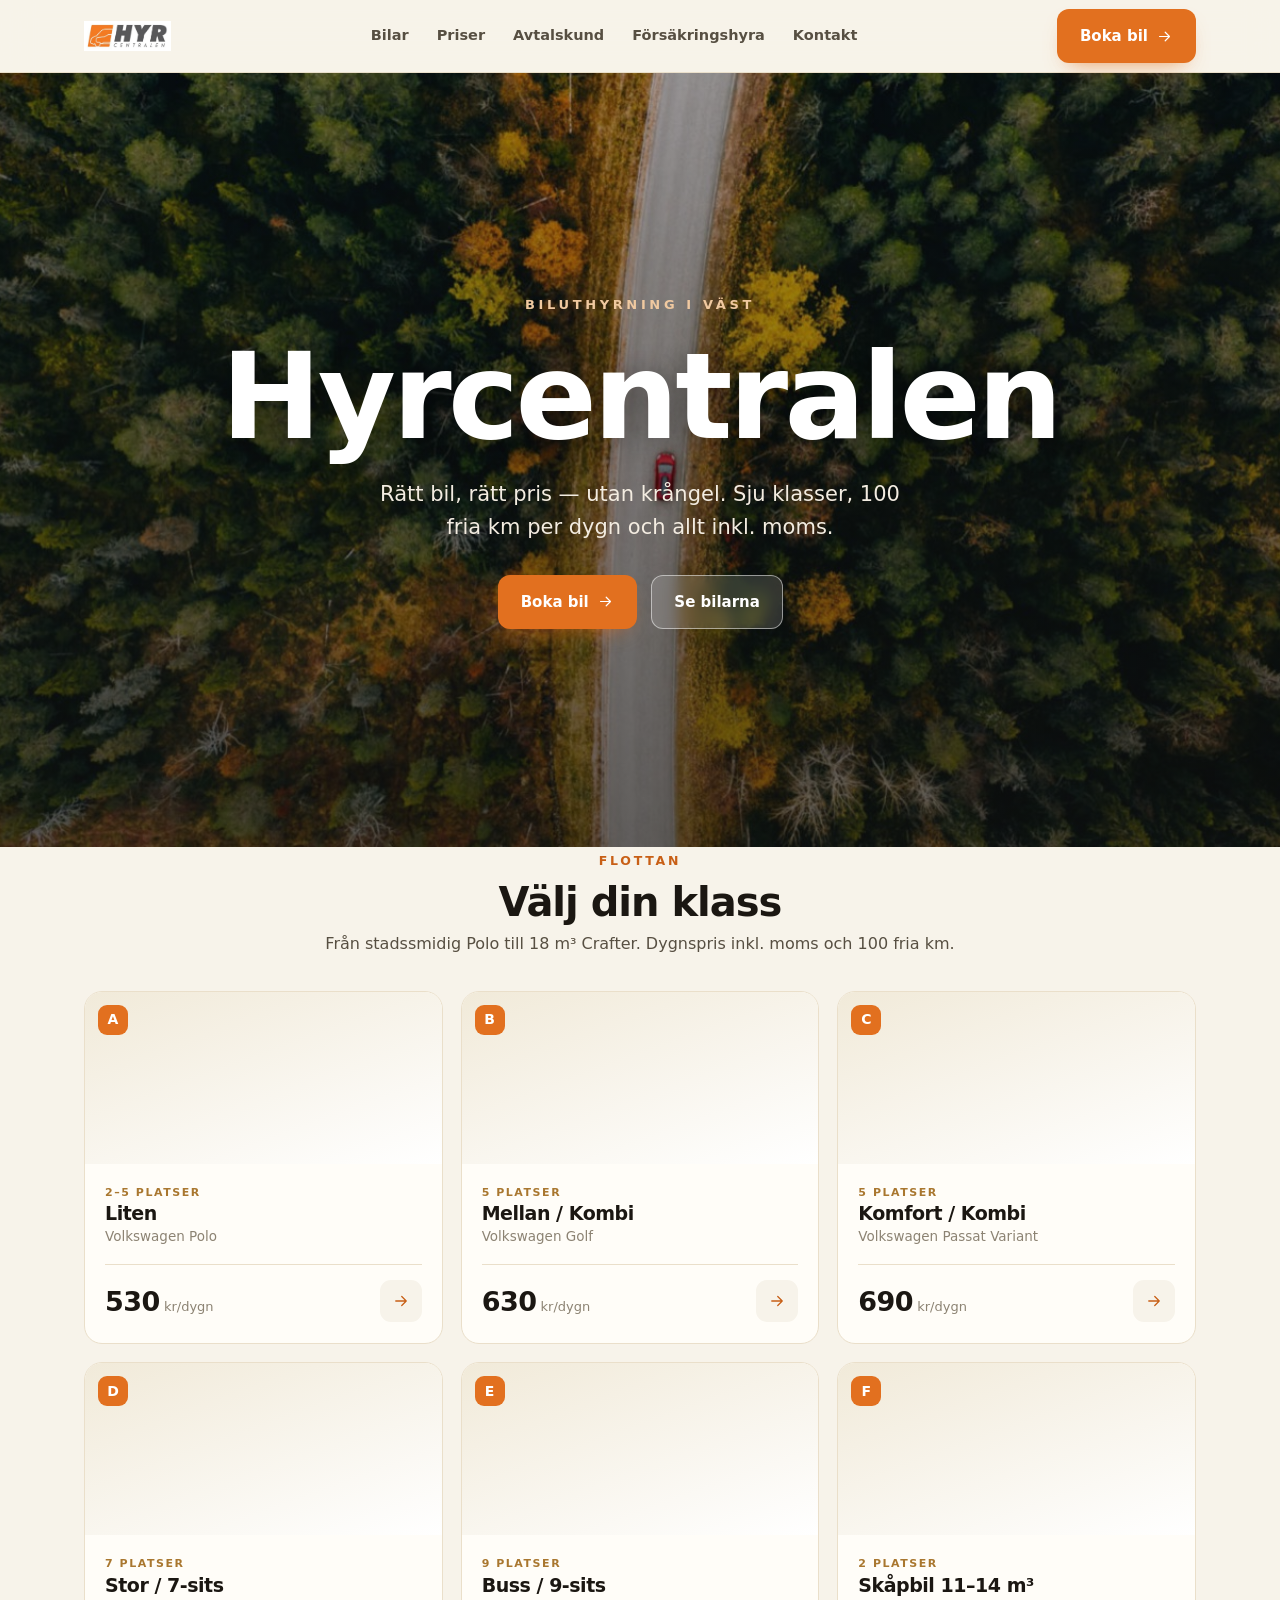
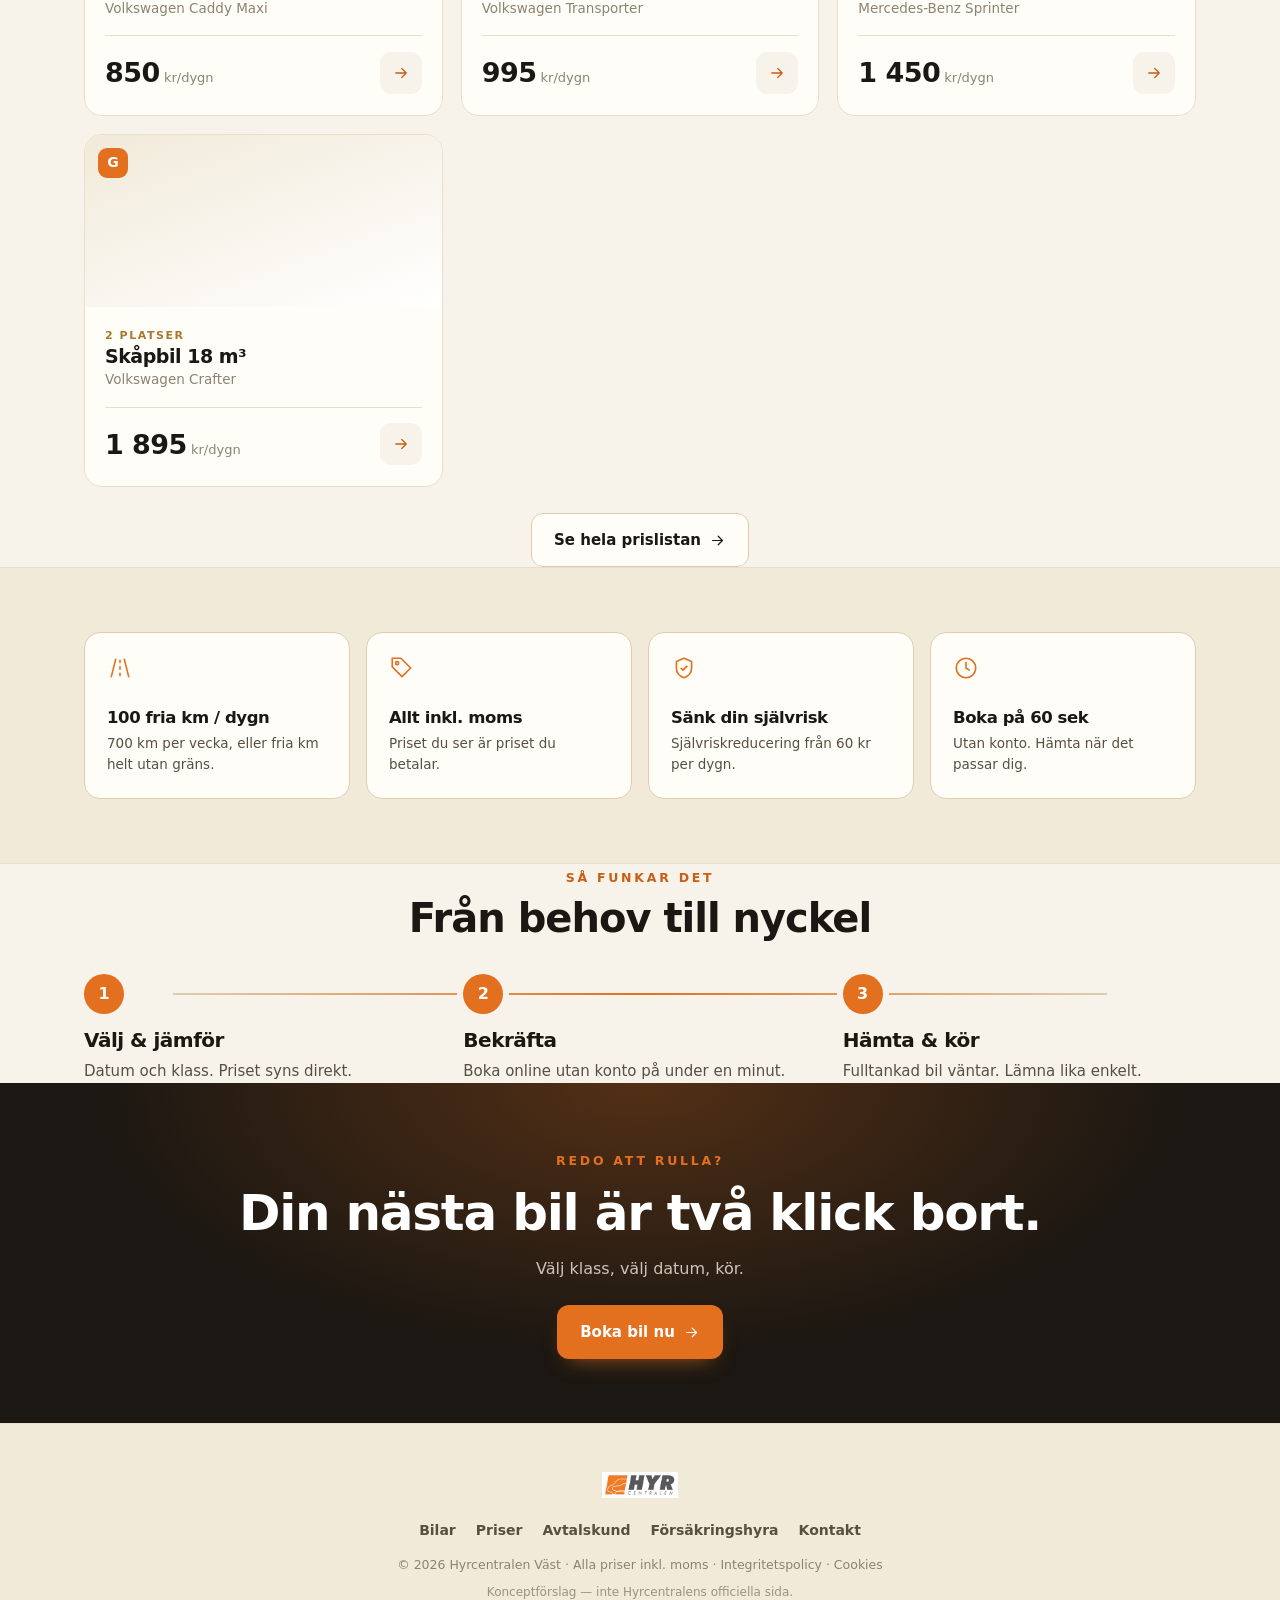
==== index.html @ a7e88955 "Hyrcentralen konceptsajt: landning, bilar, prislista, menysidor Co-Authored-By: Claude Opus 4.8 <nor" ====
<!doctype html><html lang="sv"><head><meta charset="utf-8">
<title>Hyrcentralen — Hyr bil enkelt</title>
<meta name="viewport" content="width=device-width, initial-scale=1">
<meta name="color-scheme" content="light">
<link rel="stylesheet" href="assets/styles.css">
</head><body>
<header><div class="wrap"><nav>
  <a href="index.html" class="brand"><img class="logo" src="assets/logo.png" alt="Hyrcentralen"></a>
  <div class="navlinks"><a href="bilar.html" class="">Bilar</a><a href="priser.html" class="">Priser</a><a href="avtalskund.html" class="">Avtalskund</a><a href="forsakringshyra.html" class="">Försäkringshyra</a><a href="kontakt.html" class="">Kontakt</a></div>
  <a class="btn btn-primary nav-cta" href="priser.html">Boka bil <svg viewBox="0 0 24 24" fill="none" stroke="currentColor" stroke-width="1.7" stroke-linecap="round" stroke-linejoin="round"><path d="M5 12h14M13 6l6 6-6 6"/></svg></a>
</nav></div></header>

<section class="lhero"><div class="lhero-in wrap">
  <span class="leyebrow">Biluthyrning i Väst</span>
  <h1>Hyrcentralen</h1>
  <p>Rätt bil, rätt pris — utan krångel. Sju klasser, 100 fria km per dygn och allt inkl. moms.</p>
  <div class="lhero-cta"><a class="btn btn-primary" href="priser.html">Boka bil <svg viewBox="0 0 24 24" fill="none" stroke="currentColor" stroke-width="1.7" stroke-linecap="round" stroke-linejoin="round"><path d="M5 12h14M13 6l6 6-6 6"/></svg></a><a class="btn btn-glass" href="bilar.html">Se bilarna</a></div>
</div></section>

<section class="wrap"><div class="sec-head center"><span class="eyebrow">Flottan</span><h2>Välj din klass</h2><p>Från stadssmidig Polo till 18 m³ Crafter. Dygnspris inkl. moms och 100 fria km.</p></div>
  <div class="grid"><article class="car">
      <div class="ph"><div class="imgfill" style="background-image:var(--car-A)" role="img" aria-label="Volkswagen Polo"></div><span class="grp">A</span></div>
      <div class="cbody"><div class="kicker">2–5 platser</div><h3>Liten</h3><div class="cmodel">Volkswagen Polo</div>
        <div class="crow"><div class="price"><span class="n">530</span><span class="u"> kr/dygn</span></div>
        <a class="go" href="priser.html" aria-label="Se pris A"><svg viewBox="0 0 24 24" fill="none" stroke="currentColor" stroke-width="1.7" stroke-linecap="round" stroke-linejoin="round"><path d="M5 12h14M13 6l6 6-6 6"/></svg></a></div></div>
    </article><article class="car">
      <div class="ph"><div class="imgfill" style="background-image:var(--car-B)" role="img" aria-label="Volkswagen Golf"></div><span class="grp">B</span></div>
      <div class="cbody"><div class="kicker">5 platser</div><h3>Mellan / Kombi</h3><div class="cmodel">Volkswagen Golf</div>
        <div class="crow"><div class="price"><span class="n">630</span><span class="u"> kr/dygn</span></div>
        <a class="go" href="priser.html" aria-label="Se pris B"><svg viewBox="0 0 24 24" fill="none" stroke="currentColor" stroke-width="1.7" stroke-linecap="round" stroke-linejoin="round"><path d="M5 12h14M13 6l6 6-6 6"/></svg></a></div></div>
    </article><article class="car">
      <div class="ph"><div class="imgfill" style="background-image:var(--car-C)" role="img" aria-label="Volkswagen Passat Variant"></div><span class="grp">C</span></div>
      <div class="cbody"><div class="kicker">5 platser</div><h3>Komfort / Kombi</h3><div class="cmodel">Volkswagen Passat Variant</div>
        <div class="crow"><div class="price"><span class="n">690</span><span class="u"> kr/dygn</span></div>
        <a class="go" href="priser.html" aria-label="Se pris C"><svg viewBox="0 0 24 24" fill="none" stroke="currentColor" stroke-width="1.7" stroke-linecap="round" stroke-linejoin="round"><path d="M5 12h14M13 6l6 6-6 6"/></svg></a></div></div>
    </article><article class="car">
      <div class="ph"><div class="imgfill" style="background-image:var(--car-D)" role="img" aria-label="Volkswagen Caddy Maxi"></div><span class="grp">D</span></div>
      <div class="cbody"><div class="kicker">7 platser</div><h3>Stor / 7-sits</h3><div class="cmodel">Volkswagen Caddy Maxi</div>
        <div class="crow"><div class="price"><span class="n">850</span><span class="u"> kr/dygn</span></div>
        <a class="go" href="priser.html" aria-label="Se pris D"><svg viewBox="0 0 24 24" fill="none" stroke="currentColor" stroke-width="1.7" stroke-linecap="round" stroke-linejoin="round"><path d="M5 12h14M13 6l6 6-6 6"/></svg></a></div></div>
    </article><article class="car">
      <div class="ph"><div class="imgfill" style="background-image:var(--car-E)" role="img" aria-label="Volkswagen Transporter"></div><span class="grp">E</span></div>
      <div class="cbody"><div class="kicker">9 platser</div><h3>Buss / 9-sits</h3><div class="cmodel">Volkswagen Transporter</div>
        <div class="crow"><div class="price"><span class="n">995</span><span class="u"> kr/dygn</span></div>
        <a class="go" href="priser.html" aria-label="Se pris E"><svg viewBox="0 0 24 24" fill="none" stroke="currentColor" stroke-width="1.7" stroke-linecap="round" stroke-linejoin="round"><path d="M5 12h14M13 6l6 6-6 6"/></svg></a></div></div>
    </article><article class="car">
      <div class="ph"><div class="imgfill" style="background-image:var(--car-F)" role="img" aria-label="Mercedes-Benz Sprinter"></div><span class="grp">F</span></div>
      <div class="cbody"><div class="kicker">2 platser</div><h3>Skåpbil 11–14 m³</h3><div class="cmodel">Mercedes-Benz Sprinter</div>
        <div class="crow"><div class="price"><span class="n">1 450</span><span class="u"> kr/dygn</span></div>
        <a class="go" href="priser.html" aria-label="Se pris F"><svg viewBox="0 0 24 24" fill="none" stroke="currentColor" stroke-width="1.7" stroke-linecap="round" stroke-linejoin="round"><path d="M5 12h14M13 6l6 6-6 6"/></svg></a></div></div>
    </article><article class="car">
      <div class="ph"><div class="imgfill" style="background-image:var(--car-G)" role="img" aria-label="Volkswagen Crafter"></div><span class="grp">G</span></div>
      <div class="cbody"><div class="kicker">2 platser</div><h3>Skåpbil 18 m³</h3><div class="cmodel">Volkswagen Crafter</div>
        <div class="crow"><div class="price"><span class="n">1 895</span><span class="u"> kr/dygn</span></div>
        <a class="go" href="priser.html" aria-label="Se pris G"><svg viewBox="0 0 24 24" fill="none" stroke="currentColor" stroke-width="1.7" stroke-linecap="round" stroke-linejoin="round"><path d="M5 12h14M13 6l6 6-6 6"/></svg></a></div></div>
    </article></div>
  <div style="text-align:center;margin-top:26px"><a class="btn btn-ghost" href="priser.html">Se hela prislistan <svg viewBox="0 0 24 24" fill="none" stroke="currentColor" stroke-width="1.7" stroke-linecap="round" stroke-linejoin="round"><path d="M5 12h14M13 6l6 6-6 6"/></svg></a></div>
</section>

<section class="band"><div class="wrap"><div class="why">
  <div class="w"><div class="ic"><svg viewBox="0 0 24 24" fill="none" stroke="currentColor" stroke-width="1.5" stroke-linecap="round"><path d="M4 20 8 4M20 20 16 4"/><path d="M12 5v2M12 11v2M12 17v2"/></svg></div><h3>100 fria km / dygn</h3><p>700 km per vecka, eller fria km helt utan gräns.</p></div>
  <div class="w"><div class="ic"><svg viewBox="0 0 24 24" fill="none" stroke="currentColor" stroke-width="1.5" stroke-linejoin="round"><path d="M20 12l-8 8-9-9V3h8z"/><circle cx="7.5" cy="7.5" r="1.4"/></svg></div><h3>Allt inkl. moms</h3><p>Priset du ser är priset du betalar.</p></div>
  <div class="w"><div class="ic"><svg viewBox="0 0 24 24" fill="none" stroke="currentColor" stroke-width="1.5" stroke-linejoin="round"><path d="M12 3l7 3v6c0 4.5-3 7.6-7 9-4-1.4-7-4.5-7-9V6z"/><path d="M9 12l2 2 4-4"/></svg></div><h3>Sänk din självrisk</h3><p>Självriskreducering från 60 kr per dygn.</p></div>
  <div class="w"><div class="ic"><svg viewBox="0 0 24 24" fill="none" stroke="currentColor" stroke-width="1.5" stroke-linecap="round"><circle cx="12" cy="12" r="9"/><path d="M12 7v5l3 2"/></svg></div><h3>Boka på 60 sek</h3><p>Utan konto. Hämta när det passar dig.</p></div>
</div></div></section>

<section class="wrap"><div class="sec-head center"><span class="eyebrow">Så funkar det</span><h2>Från behov till nyckel</h2></div>
  <div class="steps">
    <div class="step"><div class="no">1</div><h3>Välj &amp; jämför</h3><p>Datum och klass. Priset syns direkt.</p></div>
    <div class="step"><div class="no">2</div><h3>Bekräfta</h3><p>Boka online utan konto på under en minut.</p></div>
    <div class="step"><div class="no">3</div><h3>Hämta &amp; kör</h3><p>Fulltankad bil väntar. Lämna lika enkelt.</p></div>
  </div>
</section>

<section class="cta"><div class="wrap in"><span class="eyebrow">Redo att rulla?</span><h2>Din nästa bil är två klick bort.</h2><p>Välj klass, välj datum, kör.</p><a class="btn btn-primary" href="priser.html">Boka bil nu <svg viewBox="0 0 24 24" fill="none" stroke="currentColor" stroke-width="1.7" stroke-linecap="round" stroke-linejoin="round"><path d="M5 12h14M13 6l6 6-6 6"/></svg></a></div></section>

<footer><div class="wrap">
  <img class="flogo" src="assets/logo.png" alt="Hyrcentralen">
  <div class="fnav"><a href="bilar.html">Bilar</a><a href="priser.html">Priser</a><a href="avtalskund.html">Avtalskund</a><a href="forsakringshyra.html">Försäkringshyra</a><a href="kontakt.html">Kontakt</a></div>
  <div class="copyr">© 2026 Hyrcentralen Väst · Alla priser inkl. moms · Integritetspolicy · Cookies</div>
  <div class="concept">Konceptförslag — inte Hyrcentralens officiella sida.</div>
</div></footer>

</body></html>
---- assets/styles.css ----
:root{
  --bg:#f7f3ea;--bg2:#f1ead9;--surface:#fffdf8;--ink:#1b1712;--ink2:#574f42;--muted:#8c8373;
  --line:#eadfca;--line2:#ddceb0;--accent:#e2701f;--accentd:#c85f16;--on:#fff;--sand:#a9772f;--shadow:120,90,40;
  --hot:rgba(226,112,31,.10);--f:-apple-system,BlinkMacSystemFont,"SF Pro Display","Segoe UI",Inter,system-ui,sans-serif;--max:1160px;
  --car-A:url(car-A.jpg);--car-B:url(car-B.jpg);--car-C:url(car-C.jpg);--car-D:url(car-D.jpg);
  --car-E:url(car-E.jpg);--car-F:url(car-F.jpg);--car-G:url(car-G.jpg);
}
*{box-sizing:border-box;margin:0;padding:0}
html{scroll-behavior:smooth}
body{background:var(--bg);color:var(--ink);font-family:var(--f);-webkit-font-smoothing:antialiased;font-size:16px;line-height:1.6}
.imgfill{width:100%;height:100%;background-size:cover;background-position:center 55%;background-repeat:no-repeat}
a{color:inherit;text-decoration:none}
.wrap{max-width:var(--max);margin:0 auto;padding:0 24px}
.eyebrow{font-size:12.5px;letter-spacing:.22em;text-transform:uppercase;color:var(--accentd);font-weight:700}
.kicker{font-size:11px;letter-spacing:.14em;text-transform:uppercase;color:var(--sand);font-weight:700}
h1,h2,h3{letter-spacing:-.025em;line-height:1.06;font-weight:640;text-wrap:balance}
.btn{display:inline-flex;align-items:center;gap:8px;font-weight:640;font-size:15px;padding:14px 22px;border-radius:12px;border:1.5px solid transparent;cursor:pointer;transition:transform .18s,background .18s,border-color .18s,color .18s}
.btn svg{width:17px;height:17px}
.btn-primary{background:var(--accent);color:var(--on);box-shadow:0 10px 22px -12px rgba(226,112,31,.8)}
.btn-primary:hover{background:var(--accentd);transform:translateY(-2px)}
.btn-ghost{background:var(--surface);border-color:var(--line2);color:var(--ink)}
.btn-ghost:hover{border-color:var(--accent);color:var(--accentd);transform:translateY(-2px)}
.btn-glass{background:rgba(255,255,255,.14);border-color:rgba(255,255,255,.5);color:#fff;backdrop-filter:blur(6px)}
.btn-glass:hover{background:rgba(255,255,255,.24);transform:translateY(-2px)}

/* NAV */
header{position:sticky;top:0;z-index:60;background:rgba(247,243,234,.82);backdrop-filter:blur(16px);border-bottom:1px solid var(--line)}
nav{display:flex;align-items:center;justify-content:space-between;height:72px;gap:18px}
nav .logo{height:30px;display:block}
.navlinks{display:flex;gap:28px;font-size:14.5px;color:var(--ink2);font-weight:560}
.navlinks a{position:relative;padding:6px 0;white-space:nowrap;transition:color .15s}
.navlinks a::after{content:"";position:absolute;left:0;bottom:0;height:2px;width:0;background:var(--accent);border-radius:2px;transition:width .22s}
.navlinks a:hover{color:var(--ink)}.navlinks a:hover::after,.navlinks a.active::after{width:100%}
.navlinks a.active{color:var(--accentd)}
@media(max-width:940px){.navlinks{display:none}.nav-cta{display:none}}

/* LANDING HERO (deras skogsväg) */
.lhero{position:relative;min-height:86vh;display:flex;align-items:center;color:#fff;text-align:center;
  background:linear-gradient(180deg,rgba(18,16,12,.34),rgba(18,16,12,.62)),url(hero.jpg);
  background-size:cover;background-position:center 40%}
.lhero-in{position:relative;padding:80px 24px}
.leyebrow{font-size:13px;letter-spacing:.28em;text-transform:uppercase;color:#f0c9a0;font-weight:700}
.lhero h1{font-size:clamp(52px,10vw,120px);font-weight:720;letter-spacing:-.03em;margin:16px 0 18px;text-shadow:0 4px 30px rgba(0,0,0,.35)}
.lhero p{font-size:clamp(17px,2vw,21px);color:#f3ece1;max-width:40ch;margin:0 auto 30px}
.lhero-cta{display:flex;gap:14px;justify-content:center;flex-wrap:wrap}

/* SUBPAGE HERO */
.phead{padding:64px 0 26px;text-align:center;border-bottom:1px solid var(--line);background:linear-gradient(180deg,#fff,var(--bg))}
.phead h1{font-size:clamp(34px,5vw,60px);margin:14px 0 12px}
.phead p{color:var(--ink2);font-size:clamp(16px,1.7vw,19px);max-width:46ch;margin:0 auto}

section{padding:64px 0}
.sec-head{max-width:640px;margin:0 auto 34px}
.sec-head.center{text-align:center}
.sec-head h2{font-size:clamp(26px,3.4vw,40px);margin:8px 0 8px}
.sec-head p{color:var(--ink2)}

/* FLEET GRID */
.grid{display:grid;grid-template-columns:repeat(3,1fr);gap:18px}
@media(max-width:900px){.grid{grid-template-columns:repeat(2,1fr)}}
@media(max-width:560px){.grid{grid-template-columns:1fr}}
.car{background:var(--surface);border:1px solid var(--line);border-radius:18px;overflow:hidden;transition:transform .22s cubic-bezier(.2,.7,.2,1),box-shadow .22s,border-color .22s}
.car:hover{transform:translateY(-6px);box-shadow:0 28px 48px -30px rgba(var(--shadow),.5);border-color:var(--line2)}
.car .ph{position:relative;height:172px;overflow:hidden;background:linear-gradient(160deg,var(--bg2),#fff)}
.car .ph .imgfill{transition:transform .6s cubic-bezier(.2,.7,.2,1)}
.car:hover .ph .imgfill{transform:scale(1.06)}
.car .grp{position:absolute;top:13px;left:13px;width:30px;height:30px;border-radius:9px;display:grid;place-items:center;font-size:14px;font-weight:800;color:#fff;background:var(--accent)}
.car .cbody{padding:20px}
.car h3{font-size:19px;font-weight:640;margin:2px 0 3px}
.car .cmodel{color:var(--muted);font-size:13.5px}
.car .crow{display:flex;align-items:center;justify-content:space-between;margin-top:16px;padding-top:15px;border-top:1px solid var(--line)}
.price .n{font-size:27px;font-weight:680;letter-spacing:-.02em;font-variant-numeric:tabular-nums}
.price .u{color:var(--muted);font-size:13px}
.car .go{width:42px;height:42px;border-radius:11px;background:var(--bg);display:grid;place-items:center;color:var(--accentd);transition:.18s}
.car .go svg{width:18px;height:18px}
.car:hover .go{background:var(--accent);color:#fff}
.fleet-note{text-align:center;color:var(--muted);font-size:14.5px;margin-top:22px}
.fleet-note a{color:var(--accentd);font-weight:600}

/* BAND / WHY */
.band{background:var(--bg2);border-top:1px solid var(--line);border-bottom:1px solid var(--line)}
.why{display:grid;grid-template-columns:repeat(4,1fr);gap:16px}
@media(max-width:820px){.why{grid-template-columns:1fr 1fr}}
.w{background:var(--surface);border:1px solid var(--line2);border-radius:16px;padding:22px}
.w .ic{width:40px;height:40px;color:var(--accent);margin-bottom:14px}
.w .ic svg{width:26px;height:26px}
.w h3{font-size:16.5px;font-weight:640;margin-bottom:6px}
.w p{color:var(--ink2);font-size:13.5px}

/* STEPS */
.steps{display:grid;grid-template-columns:repeat(3,1fr);gap:26px;position:relative}
.steps::before{content:"";position:absolute;top:19px;left:8%;right:8%;height:2px;background:linear-gradient(90deg,var(--line2),var(--accent),var(--line2))}
.step{position:relative}
.step .no{width:40px;height:40px;border-radius:50%;background:var(--accent);color:#fff;display:grid;place-items:center;font-weight:700;font-size:16px;margin-bottom:16px;box-shadow:0 0 0 6px var(--bg)}
.step h3{font-size:20px;font-weight:640;margin-bottom:8px}
.step p{color:var(--ink2);font-size:15px}
@media(max-width:760px){.steps{grid-template-columns:1fr;gap:20px}.steps::before{display:none}}

/* TOGGLE */
.toggle-wrap{text-align:center;margin-top:22px}
.toggle{display:inline-flex;background:var(--bg2);border:1px solid var(--line2);border-radius:999px;padding:5px;gap:4px}
.toggle button{border:0;background:transparent;font:inherit;font-weight:640;font-size:14.5px;color:var(--ink2);padding:10px 22px;border-radius:999px;cursor:pointer;transition:.18s}
.toggle button.on{background:var(--accent);color:#fff;box-shadow:0 8px 18px -8px rgba(226,112,31,.7)}
.toggle-note{display:block;color:var(--muted);font-size:13px;margin-top:12px}

/* FINDER */
.scen-grid{display:grid;grid-template-columns:repeat(5,1fr);gap:11px}
@media(max-width:900px){.scen-grid{grid-template-columns:repeat(2,1fr)}}
@media(max-width:520px){.scen-grid{grid-template-columns:1fr}}
.scen{text-align:left;background:var(--surface);border:1px solid var(--line2);border-radius:13px;padding:15px;cursor:pointer;transition:.18s;font:inherit}
.scen:hover{transform:translateY(-3px);border-color:var(--accent)}
.scen.on{border-color:var(--accent);background:linear-gradient(180deg,#fff,var(--bg2));box-shadow:0 14px 26px -18px rgba(var(--shadow),.5)}
.scen-t{display:block;font-weight:660;font-size:15px;margin-bottom:3px}
.scen-d{display:block;color:var(--muted);font-size:12.5px}
.finder-clear{text-align:center;margin-top:14px}
.finder-clear button{background:none;border:0;color:var(--accentd);font:inherit;font-weight:600;cursor:pointer;font-size:14px;display:none}

/* TABLE */
.tablewrap{background:var(--surface);border:1px solid var(--line2);border-radius:20px;box-shadow:0 30px 60px -46px rgba(var(--shadow),.5);overflow:hidden}
.tscroll{overflow-x:auto}
table{width:100%;border-collapse:collapse;min-width:860px}
thead th{font-size:11.5px;letter-spacing:.04em;text-transform:uppercase;color:var(--muted);font-weight:700;text-align:right;padding:16px 12px;border-bottom:2px solid var(--line2);vertical-align:bottom;white-space:nowrap;transition:background .2s,color .2s}
thead th:first-child,thead th:nth-child(2){text-align:left}
tbody tr{border-bottom:1px solid var(--line);cursor:pointer;transition:background .15s}
tbody tr:last-child{border-bottom:0}
tbody tr:hover{background:var(--bg2)}
tbody tr:focus{outline:2px solid var(--accent);outline-offset:-2px}
tbody tr.dim{opacity:.3}
tbody tr.hit{background:linear-gradient(90deg,rgba(226,112,31,.10),transparent 70%)}
td,th[scope=row]{padding:14px 12px}
.grpcell{display:flex;align-items:center;gap:12px;white-space:nowrap}
.thumb{width:60px;height:44px;border-radius:9px;flex:none;background-color:var(--bg2);border:1px solid var(--line)}
.glet{font-size:19px;font-weight:800;color:var(--accent)}
.typecell{text-align:left;min-width:180px}
.btype{font-size:14.5px;font-weight:600}
.bmodel{font-size:12px;color:var(--muted)}
.num{text-align:right;font-variant-numeric:tabular-nums;font-size:14.5px;font-weight:560;white-space:nowrap;color:var(--ink2)}
td.hot,thead th.hot{background:var(--hot)}
td.hot{color:var(--ink);font-weight:700}
thead th.hot{color:var(--accentd)}
td.cool,thead th.cool{opacity:.42}
.thint{text-align:center;color:var(--muted);font-size:13px;padding:14px}
.rowhint{display:none}
@media(max-width:720px){.rowhint{display:block}}

/* MODAL */
.overlay{position:fixed;inset:0;background:rgba(27,23,18,.55);backdrop-filter:blur(4px);z-index:100;display:none;align-items:center;justify-content:center;padding:20px}
.overlay.open{display:flex}
.modal{background:var(--surface);border-radius:20px;max-width:560px;width:100%;overflow:hidden;box-shadow:0 40px 90px -30px rgba(0,0,0,.5);animation:pop .28s cubic-bezier(.2,.8,.2,1)}
@keyframes pop{from{opacity:0;transform:translateY(16px) scale(.97)}to{opacity:1;transform:none}}
.m-img{height:220px;position:relative}
.m-img .imgfill{position:absolute;inset:0}
.m-close{position:absolute;top:14px;right:14px;width:38px;height:38px;border-radius:50%;background:rgba(255,253,248,.9);border:1px solid var(--line2);font-size:20px;line-height:1;cursor:pointer;color:var(--ink)}
.m-grp{position:absolute;left:16px;bottom:14px;background:var(--accent);color:#fff;font-weight:700;font-size:12px;letter-spacing:.08em;text-transform:uppercase;padding:6px 12px;border-radius:999px}
.m-body{padding:26px}
.m-body h3{font-size:24px;font-weight:660}
.m-model{color:var(--muted);font-size:14px;margin-bottom:16px}
.m-tiers{display:grid;grid-template-columns:1fr 1fr;gap:12px;margin-bottom:16px}
.tier{border:1px solid var(--line2);border-radius:13px;padding:15px;background:var(--bg)}
.tier .tl{font-size:11px;letter-spacing:.1em;text-transform:uppercase;color:var(--muted);font-weight:700}
.tier .tp{font-size:26px;font-weight:700;letter-spacing:-.02em;font-variant-numeric:tabular-nums;margin:3px 0}
.tier .ts{font-size:12.5px;color:var(--ink2)}
.m-list{list-style:none;border-top:1px solid var(--line);padding-top:14px;display:flex;flex-direction:column;gap:8px;margin-bottom:20px}
.m-list li{display:flex;justify-content:space-between;font-size:14px;color:var(--ink2)}
.m-list li b{color:var(--ink);font-weight:640;font-variant-numeric:tabular-nums}
.m-body .btn{width:100%;justify-content:center}

/* CALC */
.calc{display:grid;grid-template-columns:1fr 1fr;gap:0;background:var(--surface);border:1px solid var(--line2);border-radius:20px;overflow:hidden;box-shadow:0 30px 60px -46px rgba(var(--shadow),.5)}
.calc-in{padding:30px;border-right:1px solid var(--line)}
.calc-out{padding:30px;background:linear-gradient(160deg,var(--bg2),#fff)}
@media(max-width:760px){.calc{grid-template-columns:1fr}.calc-in{border-right:0;border-bottom:1px solid var(--line)}}
.field{display:flex;flex-direction:column;gap:7px;margin-bottom:16px}
.field label{font-size:12px;letter-spacing:.08em;text-transform:uppercase;color:var(--muted);font-weight:700}
.field select,.field input,.field textarea{background:var(--bg);border:1px solid var(--line2);border-radius:11px;padding:12px 14px;color:var(--ink);font-size:15px;font-family:var(--f)}
.field select:focus,.field input:focus,.field textarea:focus{outline:2px solid var(--accent);outline-offset:1px}
.chkrow{display:flex;align-items:center;gap:10px;font-size:14.5px;color:var(--ink2);cursor:pointer;user-select:none;margin-bottom:10px}
.chkrow input{width:18px;height:18px;accent-color:var(--accent)}
.calc-out .lbl{font-size:12px;letter-spacing:.12em;text-transform:uppercase;color:var(--muted);font-weight:700}
.calc-total{font-size:50px;font-weight:720;letter-spacing:-.03em;font-variant-numeric:tabular-nums;margin:6px 0 2px}
.calc-total small{font-size:18px;color:var(--muted);font-weight:500}
.calc-sub{color:var(--ink2);font-size:14px;margin-bottom:18px}
.break{list-style:none;display:flex;flex-direction:column;gap:9px}
.break li{display:flex;justify-content:space-between;font-size:14.5px;color:var(--ink2);border-bottom:1px dashed var(--line2);padding-bottom:9px}
.break li b{color:var(--ink);font-weight:640;font-variant-numeric:tabular-nums}
.hint{margin-top:16px;background:rgba(226,112,31,.08);border:1px solid rgba(226,112,31,.25);border-radius:12px;padding:12px 14px;font-size:13.5px;color:var(--accentd);display:none}
.hint.show{display:block}

/* VILLKOR */
.vgrid{display:grid;grid-template-columns:repeat(2,1fr);gap:14px}
@media(max-width:680px){.vgrid{grid-template-columns:1fr}}
.vcard{background:var(--surface);border:1px solid var(--line2);border-radius:14px;padding:22px}
.vcard h3{font-size:16.5px;font-weight:640;margin-bottom:6px}
.vcard p{color:var(--ink2);font-size:14px}
.vcard a{color:var(--accentd);font-weight:600}
.vcard .k{color:var(--accentd);font-weight:700;font-variant-numeric:tabular-nums}

/* KONTAKT */
.kontakt{display:grid;grid-template-columns:1.1fr .9fr;gap:24px;align-items:start}
@media(max-width:760px){.kontakt{grid-template-columns:1fr}}
.kform{background:var(--surface);border:1px solid var(--line2);border-radius:18px;padding:26px}
.kform .btn{width:100%;justify-content:center}
.demo-note{color:var(--muted);font-size:12.5px;text-align:center;margin-top:10px}
.kinfo{display:flex;flex-direction:column;gap:14px}

/* CTA */
.cta{background:var(--ink);color:#fff;text-align:center;position:relative;overflow:hidden}
.cta::before{content:"";position:absolute;inset:0;background:radial-gradient(70% 130% at 50% 0%,rgba(226,112,31,.28),transparent 62%)}
.cta .in{position:relative}
.cta .eyebrow{color:var(--accent)}
.cta h2{color:#fff;font-size:clamp(30px,4.4vw,50px);margin:14px 0 16px}
.cta p{color:#cdc4b4;max-width:42ch;margin:0 auto 24px}

/* FOOTER */
footer{padding:48px 0 40px;color:var(--ink2);font-size:14px;text-align:center;border-top:1px solid var(--line);background:var(--bg2)}
footer .flogo{height:26px;margin-bottom:14px}
.fnav{display:flex;gap:20px;justify-content:center;flex-wrap:wrap;margin-bottom:14px}
.fnav a{color:var(--ink2);font-weight:560}.fnav a:hover{color:var(--accentd)}
footer .copyr{color:var(--muted);font-size:12.5px}
footer .concept{color:var(--muted);font-size:12px;margin-top:8px;opacity:.85}
@media(prefers-reduced-motion:reduce){*{animation:none!important;transition:none!important;scroll-behavior:auto}}
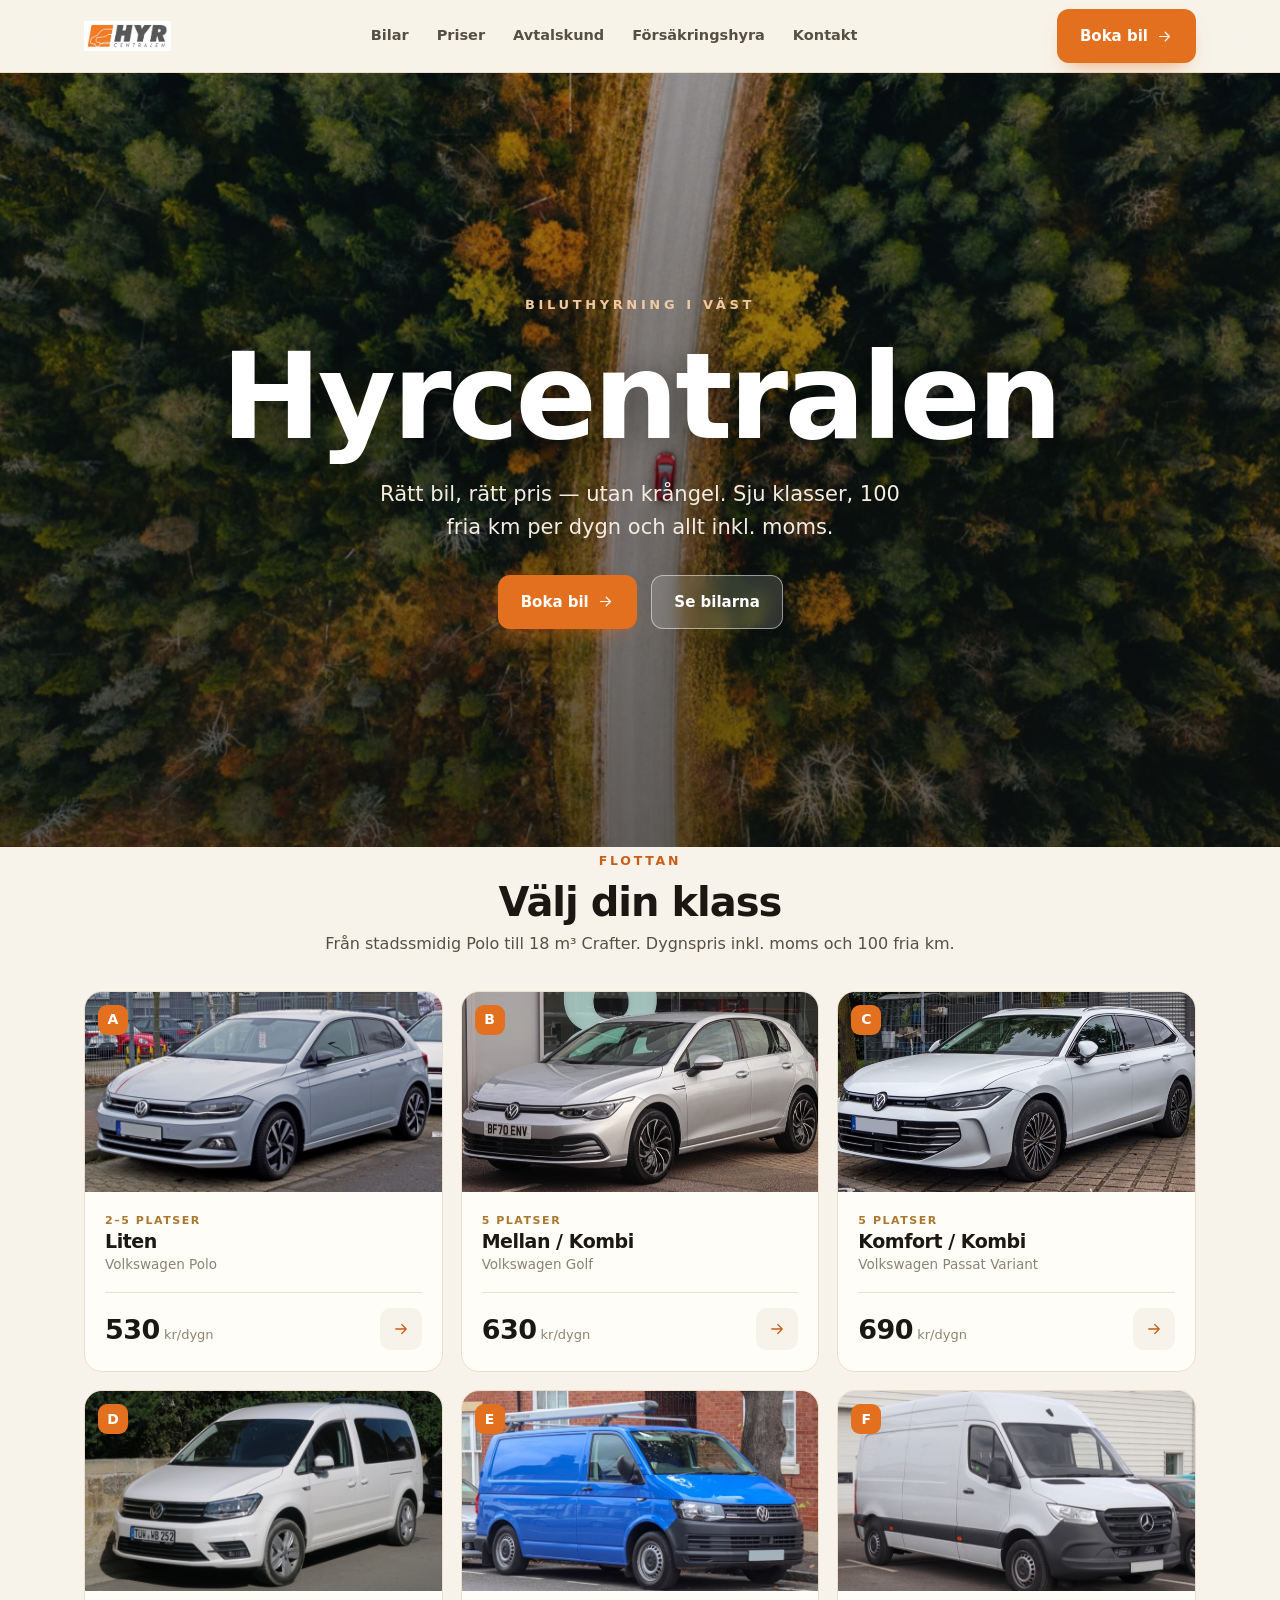
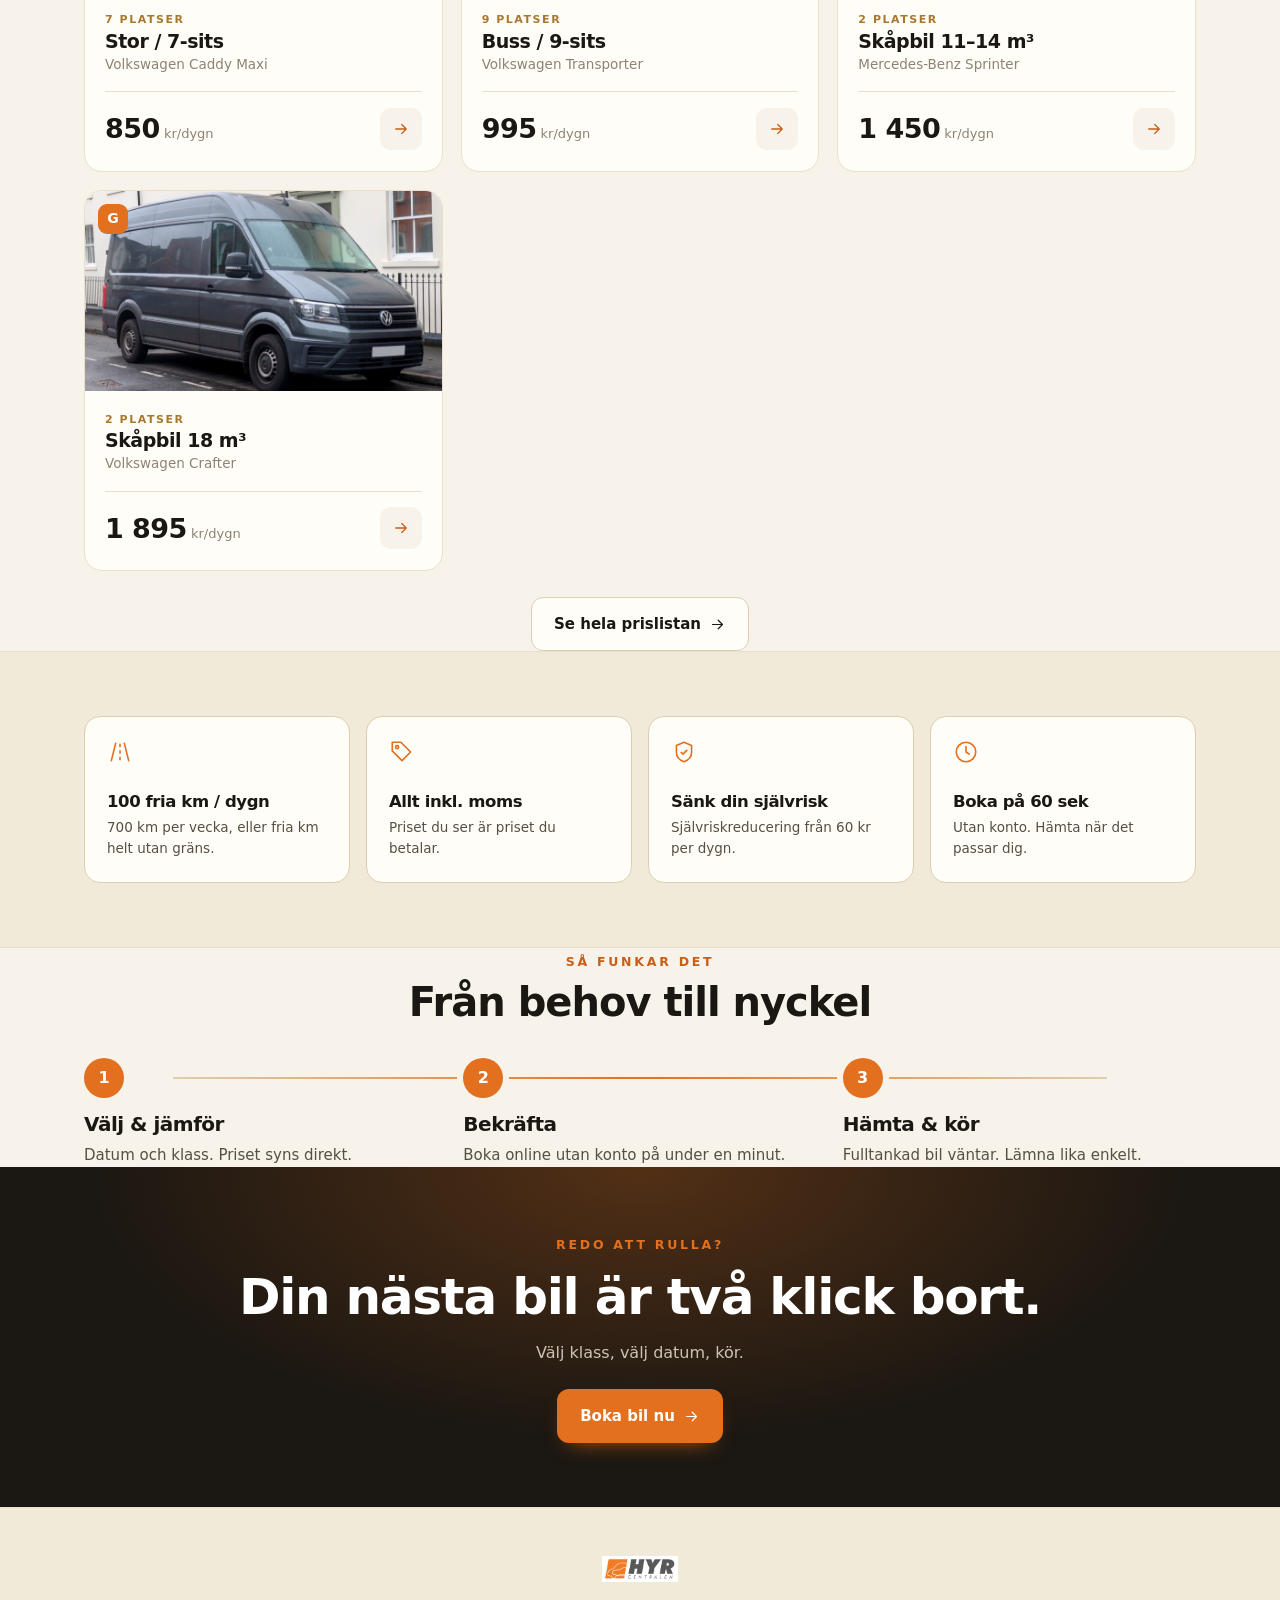
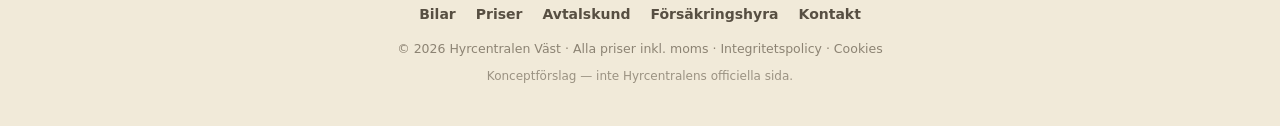
==== commit 008d1a63: "Fixa bilbilder: byt CSS-var-bakgrunder mot img-taggar (rätt assets-sökväg) Co-Authored-By: Claude Op" ====
--- a/index.html
+++ b/index.html
@@ -19,37 +19,37 @@
 
 <section class="wrap"><div class="sec-head center"><span class="eyebrow">Flottan</span><h2>Välj din klass</h2><p>Från stadssmidig Polo till 18 m³ Crafter. Dygnspris inkl. moms och 100 fria km.</p></div>
   <div class="grid"><article class="car">
-      <div class="ph"><div class="imgfill" style="background-image:var(--car-A)" role="img" aria-label="Volkswagen Polo"></div><span class="grp">A</span></div>
+      <div class="ph"><img class="cimg" src="assets/car-A.jpg" alt="Volkswagen Polo" loading="lazy"><span class="grp">A</span></div>
       <div class="cbody"><div class="kicker">2–5 platser</div><h3>Liten</h3><div class="cmodel">Volkswagen Polo</div>
         <div class="crow"><div class="price"><span class="n">530</span><span class="u"> kr/dygn</span></div>
         <a class="go" href="priser.html" aria-label="Se pris A"><svg viewBox="0 0 24 24" fill="none" stroke="currentColor" stroke-width="1.7" stroke-linecap="round" stroke-linejoin="round"><path d="M5 12h14M13 6l6 6-6 6"/></svg></a></div></div>
     </article><article class="car">
-      <div class="ph"><div class="imgfill" style="background-image:var(--car-B)" role="img" aria-label="Volkswagen Golf"></div><span class="grp">B</span></div>
+      <div class="ph"><img class="cimg" src="assets/car-B.jpg" alt="Volkswagen Golf" loading="lazy"><span class="grp">B</span></div>
       <div class="cbody"><div class="kicker">5 platser</div><h3>Mellan / Kombi</h3><div class="cmodel">Volkswagen Golf</div>
         <div class="crow"><div class="price"><span class="n">630</span><span class="u"> kr/dygn</span></div>
         <a class="go" href="priser.html" aria-label="Se pris B"><svg viewBox="0 0 24 24" fill="none" stroke="currentColor" stroke-width="1.7" stroke-linecap="round" stroke-linejoin="round"><path d="M5 12h14M13 6l6 6-6 6"/></svg></a></div></div>
     </article><article class="car">
-      <div class="ph"><div class="imgfill" style="background-image:var(--car-C)" role="img" aria-label="Volkswagen Passat Variant"></div><span class="grp">C</span></div>
+      <div class="ph"><img class="cimg" src="assets/car-C.jpg" alt="Volkswagen Passat Variant" loading="lazy"><span class="grp">C</span></div>
       <div class="cbody"><div class="kicker">5 platser</div><h3>Komfort / Kombi</h3><div class="cmodel">Volkswagen Passat Variant</div>
         <div class="crow"><div class="price"><span class="n">690</span><span class="u"> kr/dygn</span></div>
         <a class="go" href="priser.html" aria-label="Se pris C"><svg viewBox="0 0 24 24" fill="none" stroke="currentColor" stroke-width="1.7" stroke-linecap="round" stroke-linejoin="round"><path d="M5 12h14M13 6l6 6-6 6"/></svg></a></div></div>
     </article><article class="car">
-      <div class="ph"><div class="imgfill" style="background-image:var(--car-D)" role="img" aria-label="Volkswagen Caddy Maxi"></div><span class="grp">D</span></div>
+      <div class="ph"><img class="cimg" src="assets/car-D.jpg" alt="Volkswagen Caddy Maxi" loading="lazy"><span class="grp">D</span></div>
       <div class="cbody"><div class="kicker">7 platser</div><h3>Stor / 7-sits</h3><div class="cmodel">Volkswagen Caddy Maxi</div>
         <div class="crow"><div class="price"><span class="n">850</span><span class="u"> kr/dygn</span></div>
         <a class="go" href="priser.html" aria-label="Se pris D"><svg viewBox="0 0 24 24" fill="none" stroke="currentColor" stroke-width="1.7" stroke-linecap="round" stroke-linejoin="round"><path d="M5 12h14M13 6l6 6-6 6"/></svg></a></div></div>
     </article><article class="car">
-      <div class="ph"><div class="imgfill" style="background-image:var(--car-E)" role="img" aria-label="Volkswagen Transporter"></div><span class="grp">E</span></div>
+      <div class="ph"><img class="cimg" src="assets/car-E.jpg" alt="Volkswagen Transporter" loading="lazy"><span class="grp">E</span></div>
       <div class="cbody"><div class="kicker">9 platser</div><h3>Buss / 9-sits</h3><div class="cmodel">Volkswagen Transporter</div>
         <div class="crow"><div class="price"><span class="n">995</span><span class="u"> kr/dygn</span></div>
         <a class="go" href="priser.html" aria-label="Se pris E"><svg viewBox="0 0 24 24" fill="none" stroke="currentColor" stroke-width="1.7" stroke-linecap="round" stroke-linejoin="round"><path d="M5 12h14M13 6l6 6-6 6"/></svg></a></div></div>
     </article><article class="car">
-      <div class="ph"><div class="imgfill" style="background-image:var(--car-F)" role="img" aria-label="Mercedes-Benz Sprinter"></div><span class="grp">F</span></div>
+      <div class="ph"><img class="cimg" src="assets/car-F.jpg" alt="Mercedes-Benz Sprinter" loading="lazy"><span class="grp">F</span></div>
       <div class="cbody"><div class="kicker">2 platser</div><h3>Skåpbil 11–14 m³</h3><div class="cmodel">Mercedes-Benz Sprinter</div>
         <div class="crow"><div class="price"><span class="n">1 450</span><span class="u"> kr/dygn</span></div>
         <a class="go" href="priser.html" aria-label="Se pris F"><svg viewBox="0 0 24 24" fill="none" stroke="currentColor" stroke-width="1.7" stroke-linecap="round" stroke-linejoin="round"><path d="M5 12h14M13 6l6 6-6 6"/></svg></a></div></div>
     </article><article class="car">
-      <div class="ph"><div class="imgfill" style="background-image:var(--car-G)" role="img" aria-label="Volkswagen Crafter"></div><span class="grp">G</span></div>
+      <div class="ph"><img class="cimg" src="assets/car-G.jpg" alt="Volkswagen Crafter" loading="lazy"><span class="grp">G</span></div>
       <div class="cbody"><div class="kicker">2 platser</div><h3>Skåpbil 18 m³</h3><div class="cmodel">Volkswagen Crafter</div>
         <div class="crow"><div class="price"><span class="n">1 895</span><span class="u"> kr/dygn</span></div>
         <a class="go" href="priser.html" aria-label="Se pris G"><svg viewBox="0 0 24 24" fill="none" stroke="currentColor" stroke-width="1.7" stroke-linecap="round" stroke-linejoin="round"><path d="M5 12h14M13 6l6 6-6 6"/></svg></a></div></div>
--- a/assets/styles.css
+++ b/assets/styles.css
@@ -59,11 +59,11 @@
 .grid{display:grid;grid-template-columns:repeat(3,1fr);gap:18px}
 @media(max-width:900px){.grid{grid-template-columns:repeat(2,1fr)}}
 @media(max-width:560px){.grid{grid-template-columns:1fr}}
-.car{background:var(--surface);border:1px solid var(--line);border-radius:18px;overflow:hidden;transition:transform .22s cubic-bezier(.2,.7,.2,1),box-shadow .22s,border-color .22s}
+.car{background:var(--surface);border:1px solid var(--line);border-radius:18px;overflow:hidden;min-width:0;transition:transform .22s cubic-bezier(.2,.7,.2,1),box-shadow .22s,border-color .22s}
 .car:hover{transform:translateY(-6px);box-shadow:0 28px 48px -30px rgba(var(--shadow),.5);border-color:var(--line2)}
-.car .ph{position:relative;height:172px;overflow:hidden;background:linear-gradient(160deg,var(--bg2),#fff)}
-.car .ph .imgfill{transition:transform .6s cubic-bezier(.2,.7,.2,1)}
-.car:hover .ph .imgfill{transform:scale(1.06)}
+.car .ph{position:relative;height:200px;overflow:hidden;background:linear-gradient(160deg,var(--bg2),#fff)}
+.car .ph .cimg{width:100%;height:100%;object-fit:cover;object-position:center 55%;display:block;transition:transform .6s cubic-bezier(.2,.7,.2,1)}
+.car:hover .ph .cimg{transform:scale(1.06)}
 .car .grp{position:absolute;top:13px;left:13px;width:30px;height:30px;border-radius:9px;display:grid;place-items:center;font-size:14px;font-weight:800;color:#fff;background:var(--accent)}
 .car .cbody{padding:20px}
 .car h3{font-size:19px;font-weight:640;margin:2px 0 3px}
@@ -129,7 +129,7 @@
 tbody tr.hit{background:linear-gradient(90deg,rgba(226,112,31,.10),transparent 70%)}
 td,th[scope=row]{padding:14px 12px}
 .grpcell{display:flex;align-items:center;gap:12px;white-space:nowrap}
-.thumb{width:60px;height:44px;border-radius:9px;flex:none;background-color:var(--bg2);border:1px solid var(--line)}
+.thumb{width:64px;height:46px;border-radius:9px;flex:none;object-fit:cover;display:block;background-color:var(--bg2);border:1px solid var(--line)}
 .glet{font-size:19px;font-weight:800;color:var(--accent)}
 .typecell{text-align:left;min-width:180px}
 .btype{font-size:14.5px;font-weight:600}
@@ -148,8 +148,8 @@
 .overlay.open{display:flex}
 .modal{background:var(--surface);border-radius:20px;max-width:560px;width:100%;overflow:hidden;box-shadow:0 40px 90px -30px rgba(0,0,0,.5);animation:pop .28s cubic-bezier(.2,.8,.2,1)}
 @keyframes pop{from{opacity:0;transform:translateY(16px) scale(.97)}to{opacity:1;transform:none}}
-.m-img{height:220px;position:relative}
-.m-img .imgfill{position:absolute;inset:0}
+.m-img{height:220px;position:relative;background:var(--bg2)}
+.m-img .mimg{position:absolute;inset:0;width:100%;height:100%;object-fit:cover;object-position:center 55%;display:block}
 .m-close{position:absolute;top:14px;right:14px;width:38px;height:38px;border-radius:50%;background:rgba(255,253,248,.9);border:1px solid var(--line2);font-size:20px;line-height:1;cursor:pointer;color:var(--ink)}
 .m-grp{position:absolute;left:16px;bottom:14px;background:var(--accent);color:#fff;font-weight:700;font-size:12px;letter-spacing:.08em;text-transform:uppercase;padding:6px 12px;border-radius:999px}
 .m-body{padding:26px}
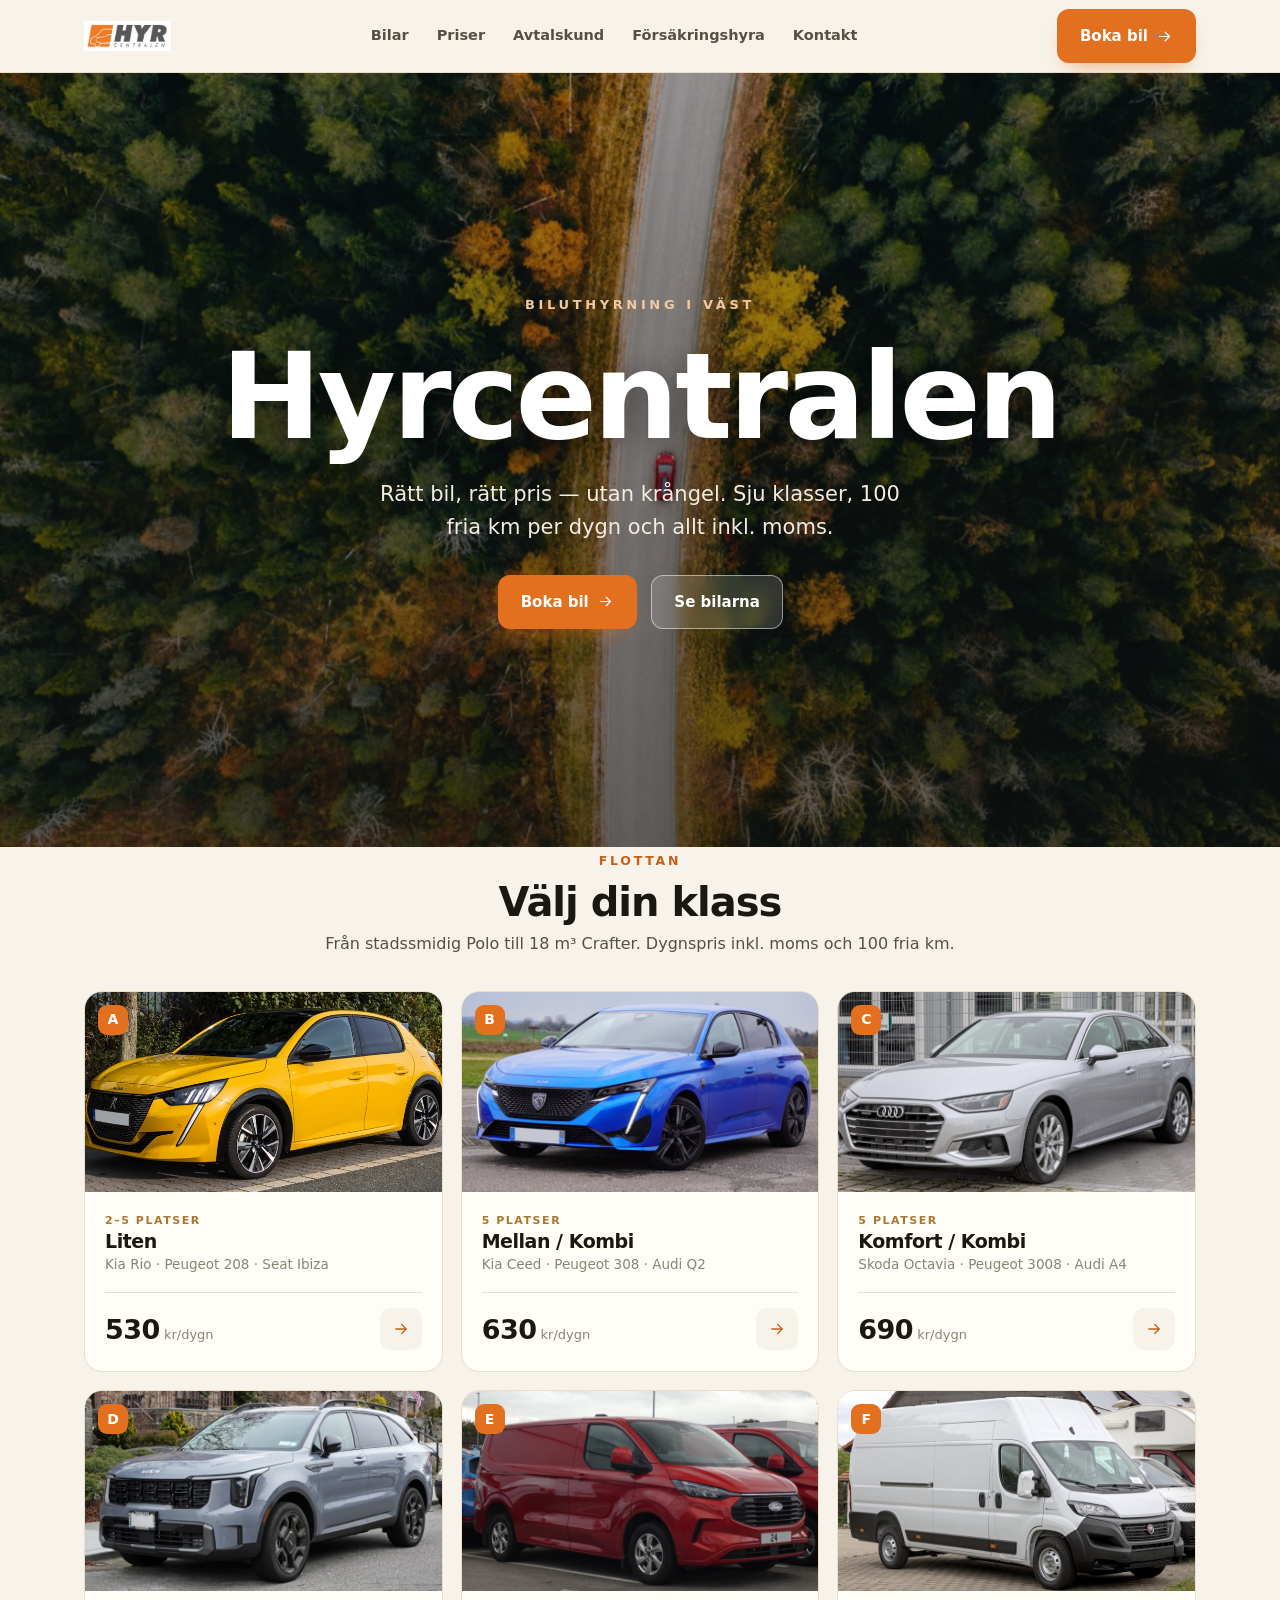
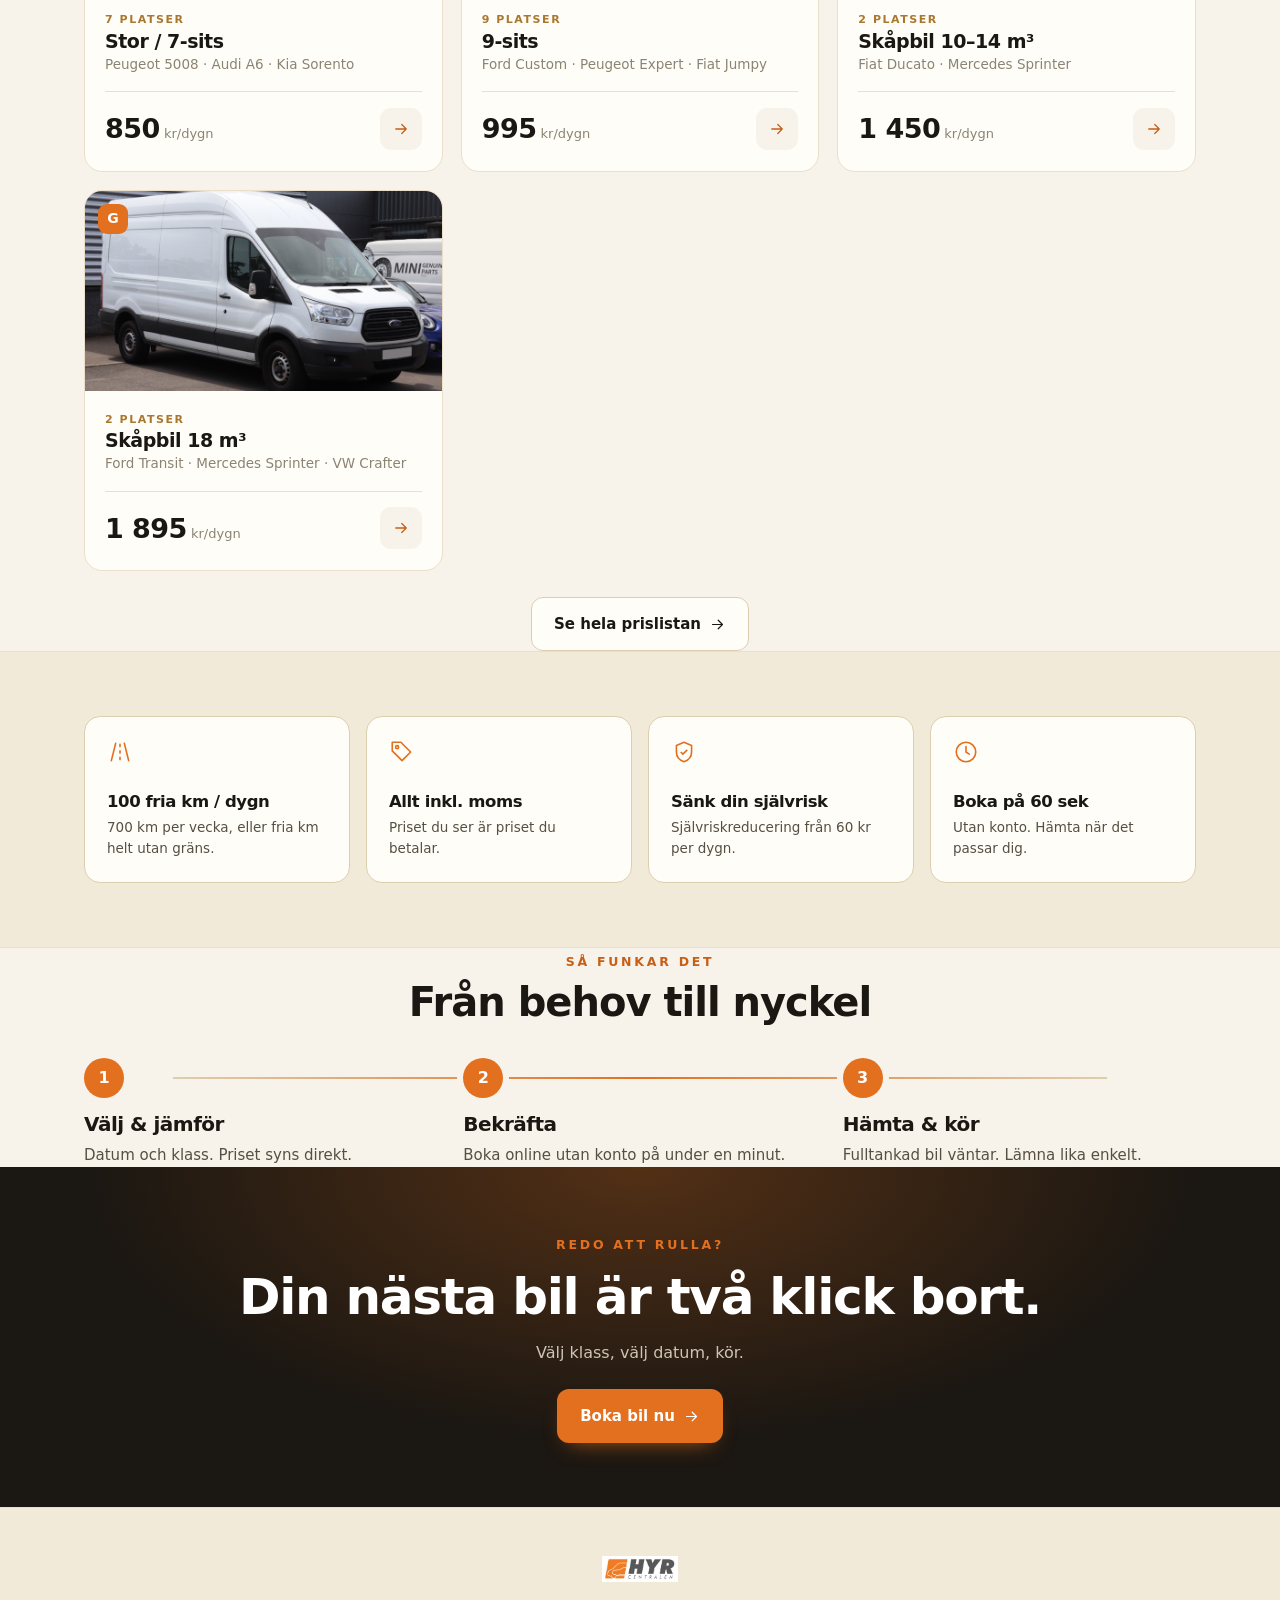
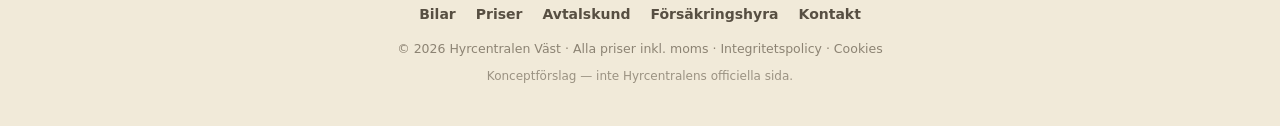
==== commit 2575656b: "Riktiga bilmodeller per grupp + bilgruppssektion, riktiga modellfoton Co-Authored-By: Claude Opus 4." ====
--- a/index.html
+++ b/index.html
@@ -19,38 +19,38 @@
 
 <section class="wrap"><div class="sec-head center"><span class="eyebrow">Flottan</span><h2>Välj din klass</h2><p>Från stadssmidig Polo till 18 m³ Crafter. Dygnspris inkl. moms och 100 fria km.</p></div>
   <div class="grid"><article class="car">
-      <div class="ph"><img class="cimg" src="assets/car-A.jpg" alt="Volkswagen Polo" loading="lazy"><span class="grp">A</span></div>
-      <div class="cbody"><div class="kicker">2–5 platser</div><h3>Liten</h3><div class="cmodel">Volkswagen Polo</div>
+      <div class="ph"><img class="cimg" src="assets/car-A.jpg" alt="Kia Rio · Peugeot 208 · Seat Ibiza" loading="lazy"><span class="grp">A</span></div>
+      <div class="cbody"><div class="kicker">2–5 platser</div><h3>Liten</h3><div class="cmodel">Kia Rio · Peugeot 208 · Seat Ibiza</div>
         <div class="crow"><div class="price"><span class="n">530</span><span class="u"> kr/dygn</span></div>
         <a class="go" href="priser.html" aria-label="Se pris A"><svg viewBox="0 0 24 24" fill="none" stroke="currentColor" stroke-width="1.7" stroke-linecap="round" stroke-linejoin="round"><path d="M5 12h14M13 6l6 6-6 6"/></svg></a></div></div>
     </article><article class="car">
-      <div class="ph"><img class="cimg" src="assets/car-B.jpg" alt="Volkswagen Golf" loading="lazy"><span class="grp">B</span></div>
-      <div class="cbody"><div class="kicker">5 platser</div><h3>Mellan / Kombi</h3><div class="cmodel">Volkswagen Golf</div>
+      <div class="ph"><img class="cimg" src="assets/car-B.jpg" alt="Kia Ceed · Peugeot 308 · Audi Q2" loading="lazy"><span class="grp">B</span></div>
+      <div class="cbody"><div class="kicker">5 platser</div><h3>Mellan / Kombi</h3><div class="cmodel">Kia Ceed · Peugeot 308 · Audi Q2</div>
         <div class="crow"><div class="price"><span class="n">630</span><span class="u"> kr/dygn</span></div>
         <a class="go" href="priser.html" aria-label="Se pris B"><svg viewBox="0 0 24 24" fill="none" stroke="currentColor" stroke-width="1.7" stroke-linecap="round" stroke-linejoin="round"><path d="M5 12h14M13 6l6 6-6 6"/></svg></a></div></div>
     </article><article class="car">
-      <div class="ph"><img class="cimg" src="assets/car-C.jpg" alt="Volkswagen Passat Variant" loading="lazy"><span class="grp">C</span></div>
-      <div class="cbody"><div class="kicker">5 platser</div><h3>Komfort / Kombi</h3><div class="cmodel">Volkswagen Passat Variant</div>
+      <div class="ph"><img class="cimg" src="assets/car-C.jpg" alt="Skoda Octavia · Peugeot 3008 · Audi A4" loading="lazy"><span class="grp">C</span></div>
+      <div class="cbody"><div class="kicker">5 platser</div><h3>Komfort / Kombi</h3><div class="cmodel">Skoda Octavia · Peugeot 3008 · Audi A4</div>
         <div class="crow"><div class="price"><span class="n">690</span><span class="u"> kr/dygn</span></div>
         <a class="go" href="priser.html" aria-label="Se pris C"><svg viewBox="0 0 24 24" fill="none" stroke="currentColor" stroke-width="1.7" stroke-linecap="round" stroke-linejoin="round"><path d="M5 12h14M13 6l6 6-6 6"/></svg></a></div></div>
     </article><article class="car">
-      <div class="ph"><img class="cimg" src="assets/car-D.jpg" alt="Volkswagen Caddy Maxi" loading="lazy"><span class="grp">D</span></div>
-      <div class="cbody"><div class="kicker">7 platser</div><h3>Stor / 7-sits</h3><div class="cmodel">Volkswagen Caddy Maxi</div>
+      <div class="ph"><img class="cimg" src="assets/car-D.jpg" alt="Peugeot 5008 · Audi A6 · Kia Sorento" loading="lazy"><span class="grp">D</span></div>
+      <div class="cbody"><div class="kicker">7 platser</div><h3>Stor / 7-sits</h3><div class="cmodel">Peugeot 5008 · Audi A6 · Kia Sorento</div>
         <div class="crow"><div class="price"><span class="n">850</span><span class="u"> kr/dygn</span></div>
         <a class="go" href="priser.html" aria-label="Se pris D"><svg viewBox="0 0 24 24" fill="none" stroke="currentColor" stroke-width="1.7" stroke-linecap="round" stroke-linejoin="round"><path d="M5 12h14M13 6l6 6-6 6"/></svg></a></div></div>
     </article><article class="car">
-      <div class="ph"><img class="cimg" src="assets/car-E.jpg" alt="Volkswagen Transporter" loading="lazy"><span class="grp">E</span></div>
-      <div class="cbody"><div class="kicker">9 platser</div><h3>Buss / 9-sits</h3><div class="cmodel">Volkswagen Transporter</div>
+      <div class="ph"><img class="cimg" src="assets/car-E.jpg" alt="Ford Custom · Peugeot Expert · Fiat Jumpy" loading="lazy"><span class="grp">E</span></div>
+      <div class="cbody"><div class="kicker">9 platser</div><h3>9-sits</h3><div class="cmodel">Ford Custom · Peugeot Expert · Fiat Jumpy</div>
         <div class="crow"><div class="price"><span class="n">995</span><span class="u"> kr/dygn</span></div>
         <a class="go" href="priser.html" aria-label="Se pris E"><svg viewBox="0 0 24 24" fill="none" stroke="currentColor" stroke-width="1.7" stroke-linecap="round" stroke-linejoin="round"><path d="M5 12h14M13 6l6 6-6 6"/></svg></a></div></div>
     </article><article class="car">
-      <div class="ph"><img class="cimg" src="assets/car-F.jpg" alt="Mercedes-Benz Sprinter" loading="lazy"><span class="grp">F</span></div>
-      <div class="cbody"><div class="kicker">2 platser</div><h3>Skåpbil 11–14 m³</h3><div class="cmodel">Mercedes-Benz Sprinter</div>
+      <div class="ph"><img class="cimg" src="assets/car-F.jpg" alt="Fiat Ducato · Mercedes Sprinter" loading="lazy"><span class="grp">F</span></div>
+      <div class="cbody"><div class="kicker">2 platser</div><h3>Skåpbil 10–14 m³</h3><div class="cmodel">Fiat Ducato · Mercedes Sprinter</div>
         <div class="crow"><div class="price"><span class="n">1 450</span><span class="u"> kr/dygn</span></div>
         <a class="go" href="priser.html" aria-label="Se pris F"><svg viewBox="0 0 24 24" fill="none" stroke="currentColor" stroke-width="1.7" stroke-linecap="round" stroke-linejoin="round"><path d="M5 12h14M13 6l6 6-6 6"/></svg></a></div></div>
     </article><article class="car">
-      <div class="ph"><img class="cimg" src="assets/car-G.jpg" alt="Volkswagen Crafter" loading="lazy"><span class="grp">G</span></div>
-      <div class="cbody"><div class="kicker">2 platser</div><h3>Skåpbil 18 m³</h3><div class="cmodel">Volkswagen Crafter</div>
+      <div class="ph"><img class="cimg" src="assets/car-G.jpg" alt="Ford Transit · Mercedes Sprinter · VW Crafter" loading="lazy"><span class="grp">G</span></div>
+      <div class="cbody"><div class="kicker">2 platser</div><h3>Skåpbil 18 m³</h3><div class="cmodel">Ford Transit · Mercedes Sprinter · VW Crafter</div>
         <div class="crow"><div class="price"><span class="n">1 895</span><span class="u"> kr/dygn</span></div>
         <a class="go" href="priser.html" aria-label="Se pris G"><svg viewBox="0 0 24 24" fill="none" stroke="currentColor" stroke-width="1.7" stroke-linecap="round" stroke-linejoin="round"><path d="M5 12h14M13 6l6 6-6 6"/></svg></a></div></div>
     </article></div>
--- a/assets/styles.css
+++ b/assets/styles.css
@@ -86,6 +86,19 @@
 .w .ic svg{width:26px;height:26px}
 .w h3{font-size:16.5px;font-weight:640;margin-bottom:6px}
 .w p{color:var(--ink2);font-size:13.5px}
+
+/* BILGRUPPER — modeller per grupp */
+.gdgrid{display:grid;grid-template-columns:repeat(2,1fr);gap:14px}
+@media(max-width:680px){.gdgrid{grid-template-columns:1fr}}
+.gdcard{background:var(--surface);border:1px solid var(--line2);border-radius:16px;padding:20px}
+.gd-head{display:flex;align-items:center;gap:14px;margin-bottom:12px;padding-bottom:12px;border-bottom:1px solid var(--line)}
+.gd-let{width:38px;height:38px;flex:none;border-radius:10px;background:var(--accent);color:#fff;display:grid;place-items:center;font-weight:800;font-size:17px}
+.gd-typ{font-size:16.5px;font-weight:640}
+.gd-sub{font-size:11.5px;letter-spacing:.1em;text-transform:uppercase;color:var(--muted);font-weight:600}
+.gd-row{display:grid;grid-template-columns:104px 1fr;gap:12px;padding:7px 0;font-size:14px}
+.gd-k{color:var(--accentd);font-weight:700}
+.gd-v{color:var(--ink2)}
+@media(max-width:420px){.gd-row{grid-template-columns:1fr;gap:2px}}
 
 /* STEPS */
 .steps{display:grid;grid-template-columns:repeat(3,1fr);gap:26px;position:relative}
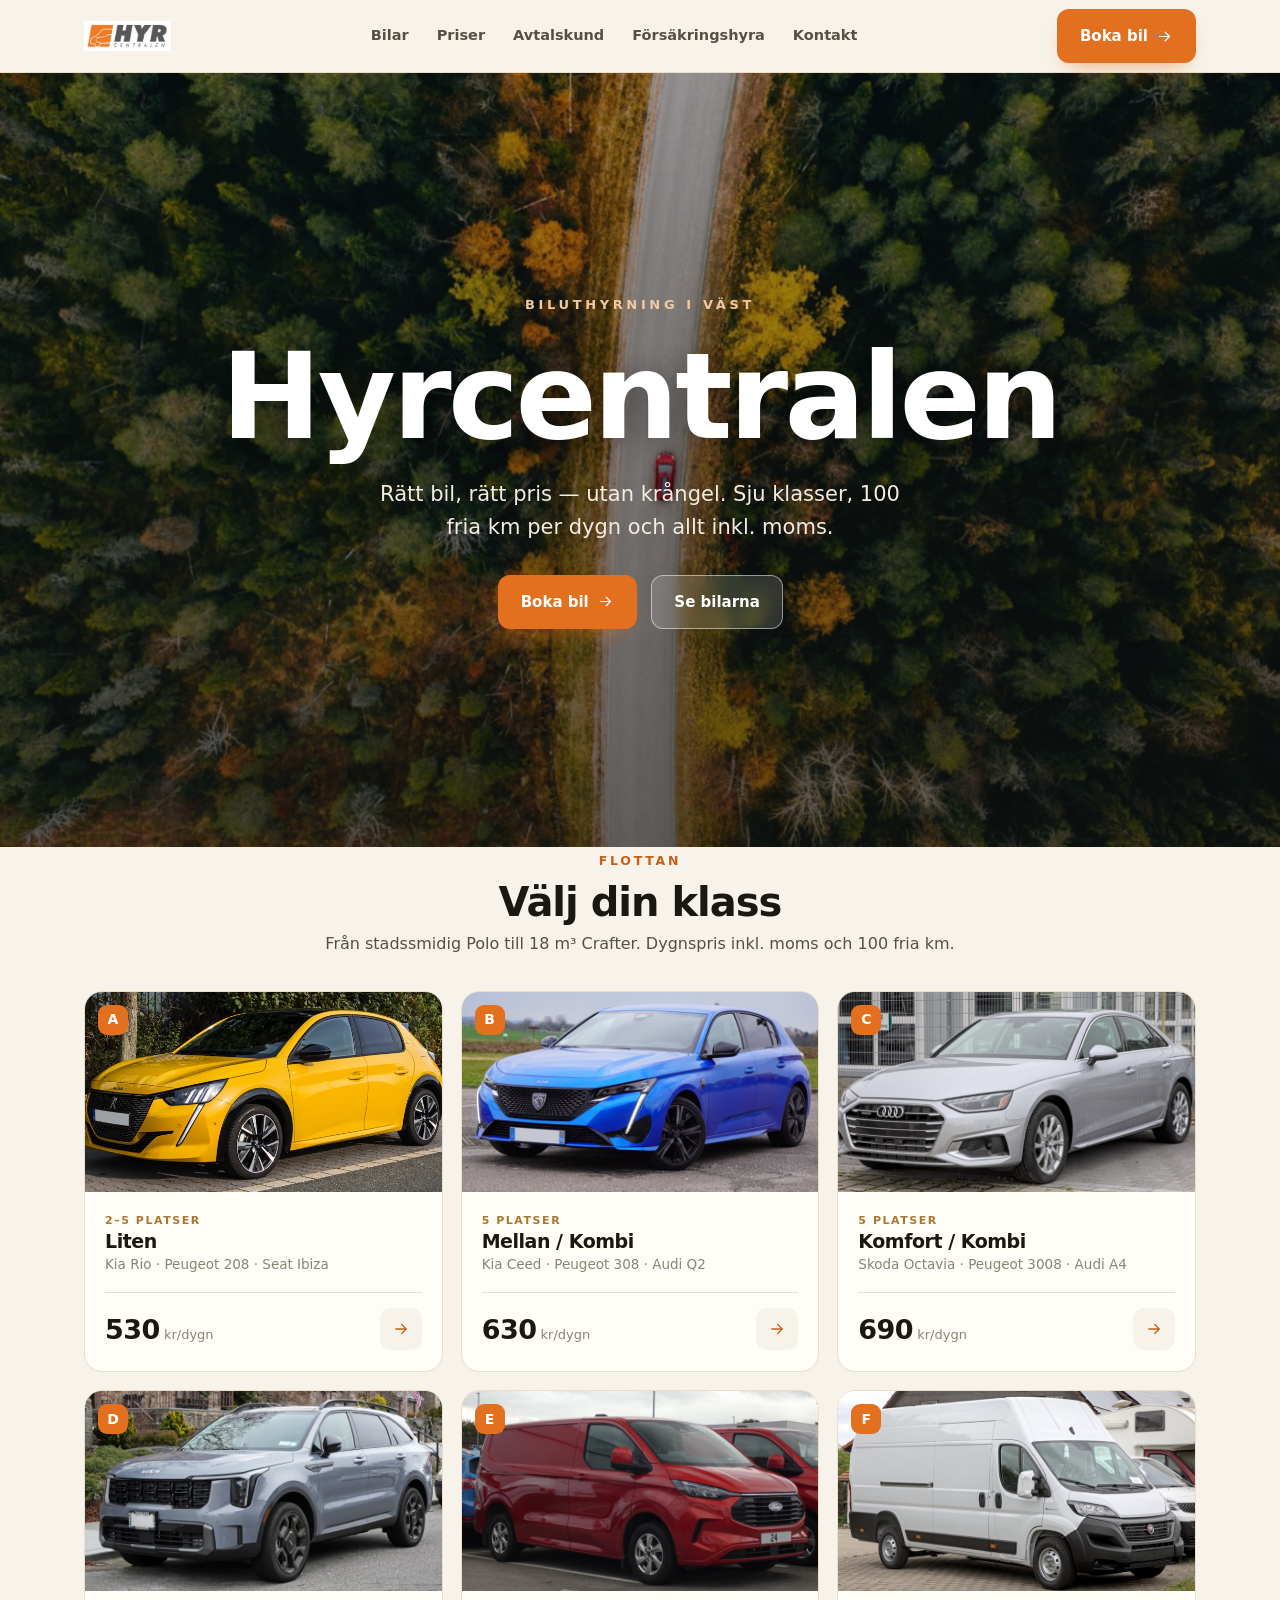
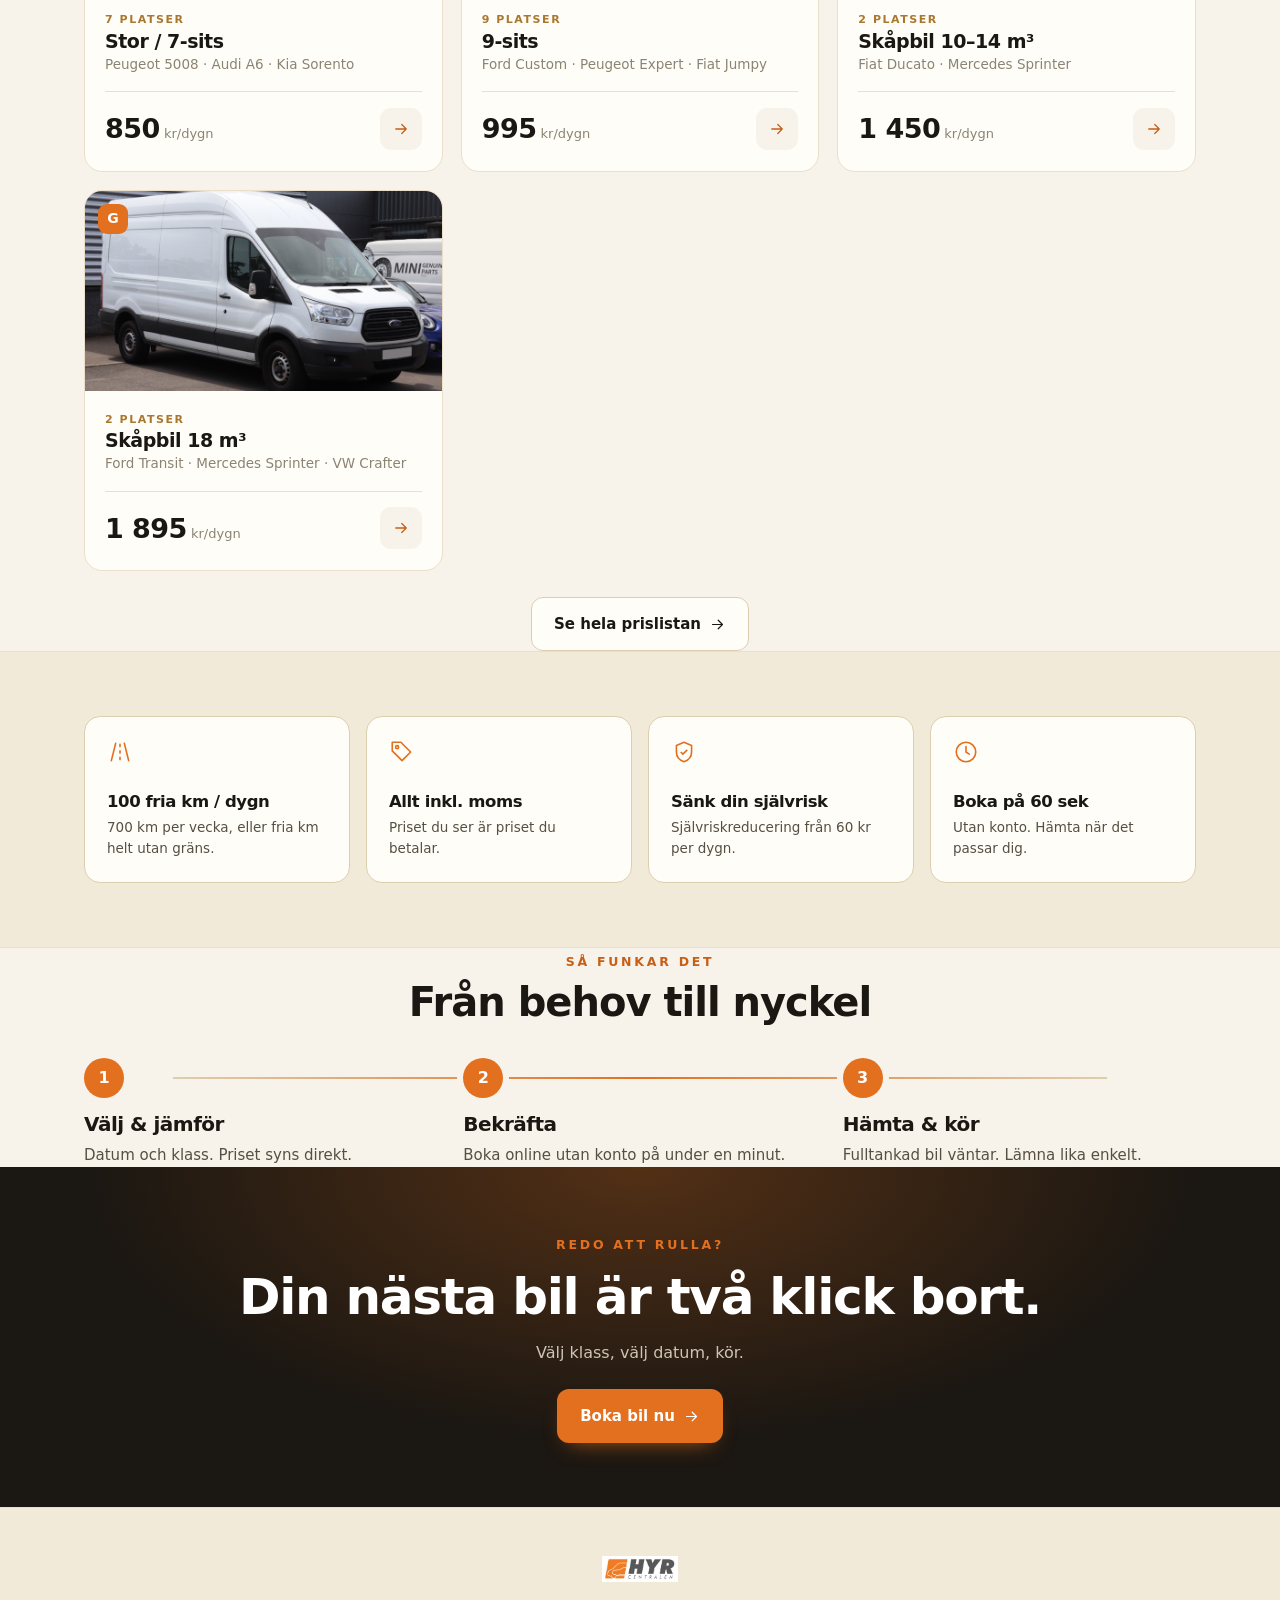
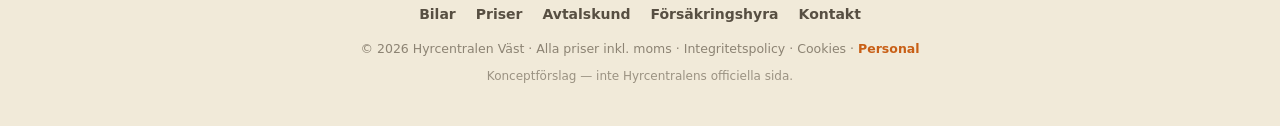
==== commit 7cae2179: "Lank till personalvyn i sidfoten" ====
--- a/index.html
+++ b/index.html
@@ -7,52 +7,52 @@
 <header><div class="wrap"><nav>
   <a href="index.html" class="brand"><img class="logo" src="assets/logo.png" alt="Hyrcentralen"></a>
   <div class="navlinks"><a href="bilar.html" class="">Bilar</a><a href="priser.html" class="">Priser</a><a href="avtalskund.html" class="">Avtalskund</a><a href="forsakringshyra.html" class="">Försäkringshyra</a><a href="kontakt.html" class="">Kontakt</a></div>
-  <a class="btn btn-primary nav-cta" href="priser.html">Boka bil <svg viewBox="0 0 24 24" fill="none" stroke="currentColor" stroke-width="1.7" stroke-linecap="round" stroke-linejoin="round"><path d="M5 12h14M13 6l6 6-6 6"/></svg></a>
+  <a class="btn btn-primary nav-cta" href="boka.html">Boka bil <svg viewBox="0 0 24 24" fill="none" stroke="currentColor" stroke-width="1.7" stroke-linecap="round" stroke-linejoin="round"><path d="M5 12h14M13 6l6 6-6 6"/></svg></a>
 </nav></div></header>
 
 <section class="lhero"><div class="lhero-in wrap">
   <span class="leyebrow">Biluthyrning i Väst</span>
   <h1>Hyrcentralen</h1>
   <p>Rätt bil, rätt pris — utan krångel. Sju klasser, 100 fria km per dygn och allt inkl. moms.</p>
-  <div class="lhero-cta"><a class="btn btn-primary" href="priser.html">Boka bil <svg viewBox="0 0 24 24" fill="none" stroke="currentColor" stroke-width="1.7" stroke-linecap="round" stroke-linejoin="round"><path d="M5 12h14M13 6l6 6-6 6"/></svg></a><a class="btn btn-glass" href="bilar.html">Se bilarna</a></div>
+  <div class="lhero-cta"><a class="btn btn-primary" href="boka.html">Boka bil <svg viewBox="0 0 24 24" fill="none" stroke="currentColor" stroke-width="1.7" stroke-linecap="round" stroke-linejoin="round"><path d="M5 12h14M13 6l6 6-6 6"/></svg></a><a class="btn btn-glass" href="bilar.html">Se bilarna</a></div>
 </div></section>
 
 <section class="wrap"><div class="sec-head center"><span class="eyebrow">Flottan</span><h2>Välj din klass</h2><p>Från stadssmidig Polo till 18 m³ Crafter. Dygnspris inkl. moms och 100 fria km.</p></div>
   <div class="grid"><article class="car">
-      <div class="ph"><img class="cimg" src="assets/car-A.jpg" alt="Kia Rio · Peugeot 208 · Seat Ibiza" loading="lazy"><span class="grp">A</span></div>
+      <div class="ph"><img class="cimg" src="assets/car-A.jpg" alt="Kia Rio · Peugeot 208 · Seat Ibiza"><span class="grp">A</span></div>
       <div class="cbody"><div class="kicker">2–5 platser</div><h3>Liten</h3><div class="cmodel">Kia Rio · Peugeot 208 · Seat Ibiza</div>
         <div class="crow"><div class="price"><span class="n">530</span><span class="u"> kr/dygn</span></div>
-        <a class="go" href="priser.html" aria-label="Se pris A"><svg viewBox="0 0 24 24" fill="none" stroke="currentColor" stroke-width="1.7" stroke-linecap="round" stroke-linejoin="round"><path d="M5 12h14M13 6l6 6-6 6"/></svg></a></div></div>
+        <a class="go" href="boka.html?grupp=A" aria-label="Boka grupp A"><svg viewBox="0 0 24 24" fill="none" stroke="currentColor" stroke-width="1.7" stroke-linecap="round" stroke-linejoin="round"><path d="M5 12h14M13 6l6 6-6 6"/></svg></a></div></div>
     </article><article class="car">
-      <div class="ph"><img class="cimg" src="assets/car-B.jpg" alt="Kia Ceed · Peugeot 308 · Audi Q2" loading="lazy"><span class="grp">B</span></div>
+      <div class="ph"><img class="cimg" src="assets/car-B.jpg" alt="Kia Ceed · Peugeot 308 · Audi Q2"><span class="grp">B</span></div>
       <div class="cbody"><div class="kicker">5 platser</div><h3>Mellan / Kombi</h3><div class="cmodel">Kia Ceed · Peugeot 308 · Audi Q2</div>
         <div class="crow"><div class="price"><span class="n">630</span><span class="u"> kr/dygn</span></div>
-        <a class="go" href="priser.html" aria-label="Se pris B"><svg viewBox="0 0 24 24" fill="none" stroke="currentColor" stroke-width="1.7" stroke-linecap="round" stroke-linejoin="round"><path d="M5 12h14M13 6l6 6-6 6"/></svg></a></div></div>
+        <a class="go" href="boka.html?grupp=B" aria-label="Boka grupp B"><svg viewBox="0 0 24 24" fill="none" stroke="currentColor" stroke-width="1.7" stroke-linecap="round" stroke-linejoin="round"><path d="M5 12h14M13 6l6 6-6 6"/></svg></a></div></div>
     </article><article class="car">
-      <div class="ph"><img class="cimg" src="assets/car-C.jpg" alt="Skoda Octavia · Peugeot 3008 · Audi A4" loading="lazy"><span class="grp">C</span></div>
+      <div class="ph"><img class="cimg" src="assets/car-C.jpg" alt="Skoda Octavia · Peugeot 3008 · Audi A4"><span class="grp">C</span></div>
       <div class="cbody"><div class="kicker">5 platser</div><h3>Komfort / Kombi</h3><div class="cmodel">Skoda Octavia · Peugeot 3008 · Audi A4</div>
         <div class="crow"><div class="price"><span class="n">690</span><span class="u"> kr/dygn</span></div>
-        <a class="go" href="priser.html" aria-label="Se pris C"><svg viewBox="0 0 24 24" fill="none" stroke="currentColor" stroke-width="1.7" stroke-linecap="round" stroke-linejoin="round"><path d="M5 12h14M13 6l6 6-6 6"/></svg></a></div></div>
+        <a class="go" href="boka.html?grupp=C" aria-label="Boka grupp C"><svg viewBox="0 0 24 24" fill="none" stroke="currentColor" stroke-width="1.7" stroke-linecap="round" stroke-linejoin="round"><path d="M5 12h14M13 6l6 6-6 6"/></svg></a></div></div>
     </article><article class="car">
-      <div class="ph"><img class="cimg" src="assets/car-D.jpg" alt="Peugeot 5008 · Audi A6 · Kia Sorento" loading="lazy"><span class="grp">D</span></div>
+      <div class="ph"><img class="cimg" src="assets/car-D.jpg" alt="Peugeot 5008 · Audi A6 · Kia Sorento"><span class="grp">D</span></div>
       <div class="cbody"><div class="kicker">7 platser</div><h3>Stor / 7-sits</h3><div class="cmodel">Peugeot 5008 · Audi A6 · Kia Sorento</div>
         <div class="crow"><div class="price"><span class="n">850</span><span class="u"> kr/dygn</span></div>
-        <a class="go" href="priser.html" aria-label="Se pris D"><svg viewBox="0 0 24 24" fill="none" stroke="currentColor" stroke-width="1.7" stroke-linecap="round" stroke-linejoin="round"><path d="M5 12h14M13 6l6 6-6 6"/></svg></a></div></div>
+        <a class="go" href="boka.html?grupp=D" aria-label="Boka grupp D"><svg viewBox="0 0 24 24" fill="none" stroke="currentColor" stroke-width="1.7" stroke-linecap="round" stroke-linejoin="round"><path d="M5 12h14M13 6l6 6-6 6"/></svg></a></div></div>
     </article><article class="car">
-      <div class="ph"><img class="cimg" src="assets/car-E.jpg" alt="Ford Custom · Peugeot Expert · Fiat Jumpy" loading="lazy"><span class="grp">E</span></div>
+      <div class="ph"><img class="cimg" src="assets/car-E.jpg" alt="Ford Custom · Peugeot Expert · Fiat Jumpy"><span class="grp">E</span></div>
       <div class="cbody"><div class="kicker">9 platser</div><h3>9-sits</h3><div class="cmodel">Ford Custom · Peugeot Expert · Fiat Jumpy</div>
         <div class="crow"><div class="price"><span class="n">995</span><span class="u"> kr/dygn</span></div>
-        <a class="go" href="priser.html" aria-label="Se pris E"><svg viewBox="0 0 24 24" fill="none" stroke="currentColor" stroke-width="1.7" stroke-linecap="round" stroke-linejoin="round"><path d="M5 12h14M13 6l6 6-6 6"/></svg></a></div></div>
+        <a class="go" href="boka.html?grupp=E" aria-label="Boka grupp E"><svg viewBox="0 0 24 24" fill="none" stroke="currentColor" stroke-width="1.7" stroke-linecap="round" stroke-linejoin="round"><path d="M5 12h14M13 6l6 6-6 6"/></svg></a></div></div>
     </article><article class="car">
-      <div class="ph"><img class="cimg" src="assets/car-F.jpg" alt="Fiat Ducato · Mercedes Sprinter" loading="lazy"><span class="grp">F</span></div>
+      <div class="ph"><img class="cimg" src="assets/car-F.jpg" alt="Fiat Ducato · Mercedes Sprinter"><span class="grp">F</span></div>
       <div class="cbody"><div class="kicker">2 platser</div><h3>Skåpbil 10–14 m³</h3><div class="cmodel">Fiat Ducato · Mercedes Sprinter</div>
         <div class="crow"><div class="price"><span class="n">1 450</span><span class="u"> kr/dygn</span></div>
-        <a class="go" href="priser.html" aria-label="Se pris F"><svg viewBox="0 0 24 24" fill="none" stroke="currentColor" stroke-width="1.7" stroke-linecap="round" stroke-linejoin="round"><path d="M5 12h14M13 6l6 6-6 6"/></svg></a></div></div>
+        <a class="go" href="boka.html?grupp=F" aria-label="Boka grupp F"><svg viewBox="0 0 24 24" fill="none" stroke="currentColor" stroke-width="1.7" stroke-linecap="round" stroke-linejoin="round"><path d="M5 12h14M13 6l6 6-6 6"/></svg></a></div></div>
     </article><article class="car">
-      <div class="ph"><img class="cimg" src="assets/car-G.jpg" alt="Ford Transit · Mercedes Sprinter · VW Crafter" loading="lazy"><span class="grp">G</span></div>
+      <div class="ph"><img class="cimg" src="assets/car-G.jpg" alt="Ford Transit · Mercedes Sprinter · VW Crafter"><span class="grp">G</span></div>
       <div class="cbody"><div class="kicker">2 platser</div><h3>Skåpbil 18 m³</h3><div class="cmodel">Ford Transit · Mercedes Sprinter · VW Crafter</div>
         <div class="crow"><div class="price"><span class="n">1 895</span><span class="u"> kr/dygn</span></div>
-        <a class="go" href="priser.html" aria-label="Se pris G"><svg viewBox="0 0 24 24" fill="none" stroke="currentColor" stroke-width="1.7" stroke-linecap="round" stroke-linejoin="round"><path d="M5 12h14M13 6l6 6-6 6"/></svg></a></div></div>
+        <a class="go" href="boka.html?grupp=G" aria-label="Boka grupp G"><svg viewBox="0 0 24 24" fill="none" stroke="currentColor" stroke-width="1.7" stroke-linecap="round" stroke-linejoin="round"><path d="M5 12h14M13 6l6 6-6 6"/></svg></a></div></div>
     </article></div>
   <div style="text-align:center;margin-top:26px"><a class="btn btn-ghost" href="priser.html">Se hela prislistan <svg viewBox="0 0 24 24" fill="none" stroke="currentColor" stroke-width="1.7" stroke-linecap="round" stroke-linejoin="round"><path d="M5 12h14M13 6l6 6-6 6"/></svg></a></div>
 </section>
@@ -72,12 +72,12 @@
   </div>
 </section>
 
-<section class="cta"><div class="wrap in"><span class="eyebrow">Redo att rulla?</span><h2>Din nästa bil är två klick bort.</h2><p>Välj klass, välj datum, kör.</p><a class="btn btn-primary" href="priser.html">Boka bil nu <svg viewBox="0 0 24 24" fill="none" stroke="currentColor" stroke-width="1.7" stroke-linecap="round" stroke-linejoin="round"><path d="M5 12h14M13 6l6 6-6 6"/></svg></a></div></section>
+<section class="cta"><div class="wrap in"><span class="eyebrow">Redo att rulla?</span><h2>Din nästa bil är två klick bort.</h2><p>Välj klass, välj datum, kör.</p><a class="btn btn-primary" href="boka.html">Boka bil nu <svg viewBox="0 0 24 24" fill="none" stroke="currentColor" stroke-width="1.7" stroke-linecap="round" stroke-linejoin="round"><path d="M5 12h14M13 6l6 6-6 6"/></svg></a></div></section>
 
 <footer><div class="wrap">
   <img class="flogo" src="assets/logo.png" alt="Hyrcentralen">
   <div class="fnav"><a href="bilar.html">Bilar</a><a href="priser.html">Priser</a><a href="avtalskund.html">Avtalskund</a><a href="forsakringshyra.html">Försäkringshyra</a><a href="kontakt.html">Kontakt</a></div>
-  <div class="copyr">© 2026 Hyrcentralen Väst · Alla priser inkl. moms · Integritetspolicy · Cookies</div>
+  <div class="copyr">© 2026 Hyrcentralen Väst · Alla priser inkl. moms · Integritetspolicy · Cookies · <a class="stafflink" href="admin.html">Personal</a></div>
   <div class="concept">Konceptförslag — inte Hyrcentralens officiella sida.</div>
 </div></footer>
 
--- a/assets/styles.css
+++ b/assets/styles.css
@@ -232,3 +232,134 @@
 footer .copyr{color:var(--muted);font-size:12.5px}
 footer .concept{color:var(--muted);font-size:12px;margin-top:8px;opacity:.85}
 @media(prefers-reduced-motion:reduce){*{animation:none!important;transition:none!important;scroll-behavior:auto}}
+
+/* ================= BOKA ================= */
+.bookgrid{display:grid;grid-template-columns:1.15fr .85fr;gap:22px;align-items:start}
+@media(max-width:860px){.bookgrid{grid-template-columns:1fr}}
+.bookform{background:var(--surface);border:1px solid var(--line2);border-radius:18px;padding:26px;box-shadow:0 24px 50px -40px rgba(var(--shadow),.5)}
+.fieldrow2{display:grid;grid-template-columns:1fr 1fr;gap:14px}
+@media(max-width:520px){.fieldrow2{grid-template-columns:1fr}}
+.switch{display:flex;align-items:center;gap:10px;background:var(--bg);border:1px solid var(--line2);border-radius:11px;padding:12px 14px;font-size:14.5px;color:var(--ink2);cursor:pointer;user-select:none}
+.switch input{width:18px;height:18px;accent-color:var(--accent)}
+hr.soft{border:0;border-top:1px solid var(--line);margin:20px 0}
+.booksummary{position:sticky;top:92px;background:var(--surface);border:1px solid var(--line2);border-radius:18px;overflow:hidden;box-shadow:0 24px 50px -40px rgba(var(--shadow),.5)}
+@media(max-width:860px){.booksummary{position:static}}
+.sumcar{display:flex;gap:14px;align-items:center;padding:16px;border-bottom:1px solid var(--line);background:linear-gradient(160deg,var(--bg2),#fff)}
+.sumcar img{width:92px;height:66px;object-fit:cover;border-radius:10px;border:1px solid var(--line)}
+.sumgrp{font-size:11px;letter-spacing:.14em;text-transform:uppercase;color:var(--sand);font-weight:700}
+.sumname{font-size:17px;font-weight:640}
+.summodel{font-size:12.5px;color:var(--muted)}
+.sumtotal{padding:20px 18px 8px}
+.sumtotal .lbl{font-size:11.5px;letter-spacing:.12em;text-transform:uppercase;color:var(--muted);font-weight:700}
+.sumtotal .tot{font-size:44px;font-weight:720;letter-spacing:-.03em;font-variant-numeric:tabular-nums;line-height:1.1}
+.sumtotal .tot small{font-size:17px;color:var(--muted);font-weight:500}
+.sumdays{color:var(--ink2);font-size:13.5px}
+.sumrows{list-style:none;padding:6px 18px 14px;display:flex;flex-direction:column;gap:8px}
+.sumrows li{display:flex;justify-content:space-between;gap:12px;font-size:13.5px;color:var(--ink2);border-bottom:1px dashed var(--line);padding-bottom:8px}
+.sumrows li b{color:var(--ink);font-variant-numeric:tabular-nums;white-space:nowrap}
+.sumtip,.sumbusy{margin:0 18px 12px;border-radius:11px;padding:11px 13px;font-size:13px;line-height:1.45}
+.sumtip{background:rgba(47,125,91,.10);border:1px solid rgba(47,125,91,.28);color:#2f7d5b}
+.sumbusy{background:rgba(226,112,31,.09);border:1px solid rgba(226,112,31,.26);color:var(--accentd)}
+.sumempty{padding:26px 18px;color:var(--muted);text-align:center}
+.sumfine{padding:12px 18px 18px;border-top:1px solid var(--line);color:var(--muted);font-size:12px}
+.okmark{width:64px;height:64px;border-radius:50%;background:rgba(47,125,91,.12);color:#2f7d5b;font-size:32px;display:grid;place-items:center;margin:4px auto 14px}
+
+/* ================= ADMIN ================= */
+.adminbody{background:var(--bg2)}
+.pinbox{min-height:100vh;display:grid;place-items:center;padding:24px}
+.pincard{background:var(--surface);border:1px solid var(--line2);border-radius:20px;padding:34px;width:100%;max-width:360px;text-align:center;box-shadow:0 30px 70px -50px rgba(var(--shadow),.6)}
+.pincard .logo{height:30px;margin:0 auto 18px}
+.pincard h2{font-size:22px;margin-bottom:6px}
+.pincard p{color:var(--ink2);font-size:14px;margin-bottom:18px}
+.pincard input{width:100%;background:var(--bg);border:1px solid var(--line2);border-radius:12px;padding:14px;font-size:22px;text-align:center;letter-spacing:.4em;font-family:var(--f);margin-bottom:14px}
+.pincard input:focus{outline:2px solid var(--accent);outline-offset:1px}
+.pinerr{color:#c0392b;font-size:13px;margin-top:10px}
+.logged .pinbox{display:none}
+.ahead{position:sticky;top:0;z-index:50;background:rgba(255,253,248,.9);backdrop-filter:blur(14px);border-bottom:1px solid var(--line2)}
+.awrap{max-width:1240px;margin:0 auto;padding:0 22px}
+.ahead .awrap{display:flex;align-items:center;gap:18px;height:66px}
+.ahead .logo{height:26px}
+.atabs{display:flex;gap:4px;background:var(--bg2);border:1px solid var(--line);border-radius:999px;padding:4px;margin-left:6px}
+.atab{border:0;background:transparent;font:inherit;font-weight:620;font-size:14px;color:var(--ink2);padding:8px 16px;border-radius:999px;cursor:pointer;transition:.16s}
+.atab.on{background:var(--accent);color:#fff}
+.abadge{margin-left:auto;font-size:13px;color:var(--ink2);background:var(--bg2);border:1px solid var(--line2);border-radius:999px;padding:7px 14px;white-space:nowrap}
+.amain{padding:22px 22px 60px}
+.kpis{display:grid;grid-template-columns:repeat(4,1fr);gap:12px;margin-bottom:18px}
+@media(max-width:820px){.kpis{grid-template-columns:1fr 1fr}}
+.kpi{background:var(--surface);border:1px solid var(--line2);border-radius:15px;padding:16px 18px;display:flex;flex-direction:column;gap:2px}
+.kl{font-size:11.5px;letter-spacing:.12em;text-transform:uppercase;color:var(--muted);font-weight:700}
+.kv{font-size:28px;font-weight:700;letter-spacing:-.02em;font-variant-numeric:tabular-nums}
+.ks{font-size:12.5px;color:var(--muted)}
+.acard{background:var(--surface);border:1px solid var(--line2);border-radius:18px;padding:20px;margin-bottom:16px}
+.acard h2{font-size:18px;font-weight:640;margin-bottom:12px;display:flex;align-items:center;gap:10px}
+.acard .cnt{font-size:12px;background:var(--bg2);border:1px solid var(--line2);border-radius:999px;padding:3px 10px;color:var(--ink2);font-weight:600}
+.asub{color:var(--ink2);font-size:14px;margin:-6px 0 14px}
+.aempty{color:var(--muted);font-size:14px;padding:18px;text-align:center;background:var(--bg);border:1px dashed var(--line2);border-radius:12px}
+.atable{overflow-x:auto}
+.atable table{width:100%;border-collapse:collapse;min-width:720px}
+.atable th{text-align:left;font-size:11px;letter-spacing:.1em;text-transform:uppercase;color:var(--muted);font-weight:700;padding:8px 10px;border-bottom:1px solid var(--line2)}
+.atable td{padding:11px 10px;border-bottom:1px solid var(--line);font-size:14px;vertical-align:middle}
+.atable tbody tr:last-child td{border-bottom:0}
+.acar{display:flex;align-items:center;gap:11px;white-space:nowrap}
+.acar img{width:54px;height:40px;object-fit:cover;border-radius:8px;border:1px solid var(--line)}
+.acar b{display:block;font-size:13.5px}
+.acar span,.sub{display:block;font-size:12px;color:var(--muted)}
+.sub.warn{color:var(--accentd);font-weight:600}
+.nowrap{white-space:nowrap}
+.pill{font-size:11.5px;font-weight:700;padding:5px 11px;border-radius:999px;white-space:nowrap}
+.p-ny{background:rgba(226,112,31,.13);color:var(--accentd)}
+.p-bekraftad{background:rgba(47,125,91,.13);color:#2f7d5b}
+.p-ute{background:rgba(40,90,160,.12);color:#2a5ba0}
+.p-klar{background:var(--bg2);color:var(--ink2)}
+.p-avbokad{background:#f3e3e3;color:#a4443a}
+.aact{text-align:right;white-space:nowrap}
+.mini{border:1px solid var(--line2);background:var(--surface);color:var(--ink2);font:inherit;font-size:12.5px;font-weight:620;padding:7px 12px;border-radius:9px;cursor:pointer;margin-left:6px;transition:.15s}
+.mini:hover{border-color:var(--accent);color:var(--accentd)}
+.mini.go{background:var(--accent);border-color:var(--accent);color:#fff}
+.mini.go:hover{background:var(--accentd);color:#fff}
+/* kalender */
+.cal table{min-width:820px}
+.cal th{text-align:center;padding:6px 4px}
+.cwd{display:block;font-size:10px;color:var(--muted)}
+.cdd{display:block;font-size:13px;font-weight:700;color:var(--ink)}
+.cg{width:70px}
+.cg img{width:40px;height:30px;object-fit:cover;border-radius:6px;border:1px solid var(--line);display:inline-block;vertical-align:middle;margin-right:6px}
+.cal td{text-align:center;font-weight:700;font-size:13px;border:1px solid var(--surface)}
+.cal td.free{background:rgba(47,125,91,.13);color:transparent}
+.cal td.busy{background:rgba(226,112,31,.24);color:var(--accentd)}
+/* protokoll */
+.modal.wide{max-width:640px}
+.prot-head{display:flex;align-items:center;gap:14px;margin-bottom:18px}
+.prot-head img{width:76px;height:56px;object-fit:cover;border-radius:10px;border:1px solid var(--line)}
+.prot-head h3{font-size:21px}
+.protid{margin-left:auto;font-size:12px;font-weight:700;color:var(--accentd);background:rgba(226,112,31,.1);border-radius:999px;padding:5px 11px}
+.dmg{display:flex;flex-wrap:wrap;gap:7px;margin-bottom:9px}
+.dchip{border:1px solid var(--line2);background:var(--bg);color:var(--ink2);font:inherit;font-size:12.5px;font-weight:600;padding:7px 12px;border-radius:999px;cursor:pointer;transition:.15s}
+.dchip:hover{border-color:var(--accent)}
+.dchip.on{background:#c0392b;border-color:#c0392b;color:#fff}
+.settle{background:var(--bg);border:1px solid var(--line2);border-radius:13px;padding:14px 16px;margin:16px 0}
+.srow{display:flex;justify-content:space-between;font-size:14px;color:var(--ink2);padding:5px 0}
+.srow b{font-variant-numeric:tabular-nums;color:var(--ink)}
+.srow.warn b{color:var(--accentd)}
+.srow.ok b{color:#2f7d5b}
+.srow.tot{border-top:1px solid var(--line2);margin-top:6px;padding-top:11px;font-size:17px;font-weight:700}
+.srow.tot b{font-size:22px}
+.protfoot{margin-top:6px}
+
+/* ===== RÖD TRÅD: stegvisare, överföring, kalkylknapp ===== */
+.steps3{list-style:none;display:flex;justify-content:center;gap:10px;flex-wrap:wrap;margin-top:20px}
+.steps3 li{display:flex;align-items:center;gap:9px;font-size:13.5px;font-weight:620;color:var(--muted);background:var(--surface);border:1px solid var(--line2);border-radius:999px;padding:8px 16px 8px 8px}
+.steps3 li span{width:24px;height:24px;border-radius:50%;display:grid;place-items:center;font-size:12px;font-weight:800;background:var(--bg2);color:var(--muted)}
+.steps3 li.done{color:var(--ink2);border-color:var(--line2)}
+.steps3 li.done span{background:rgba(47,125,91,.15);color:#2f7d5b}
+.steps3 li.now{color:#fff;background:var(--accent);border-color:var(--accent);box-shadow:0 8px 18px -10px rgba(226,112,31,.8)}
+.steps3 li.now span{background:rgba(255,255,255,.28);color:#fff}
+@media(max-width:520px){.steps3 li{font-size:12.5px;padding:7px 13px 7px 7px}}
+.carryover{background:rgba(47,125,91,.09);border:1px solid rgba(47,125,91,.26);color:#2f7d5b;border-radius:12px;padding:12px 14px;font-size:13.5px;margin-bottom:18px;line-height:1.45}
+.calcnote{text-align:center;color:var(--muted);font-size:12.5px;margin-top:9px}
+.stafflink{color:var(--accentd);font-weight:600}
+.stafflink:hover{text-decoration:underline}
+/* adminvyn: väg tillbaka till kundsidan */
+.ahead .logo{cursor:pointer}
+.backsite{font-size:13px;color:var(--ink2);border:1px solid var(--line2);background:var(--surface);border-radius:999px;padding:7px 13px;margin-left:8px;white-space:nowrap}
+.backsite:hover{border-color:var(--accent);color:var(--accentd)}
